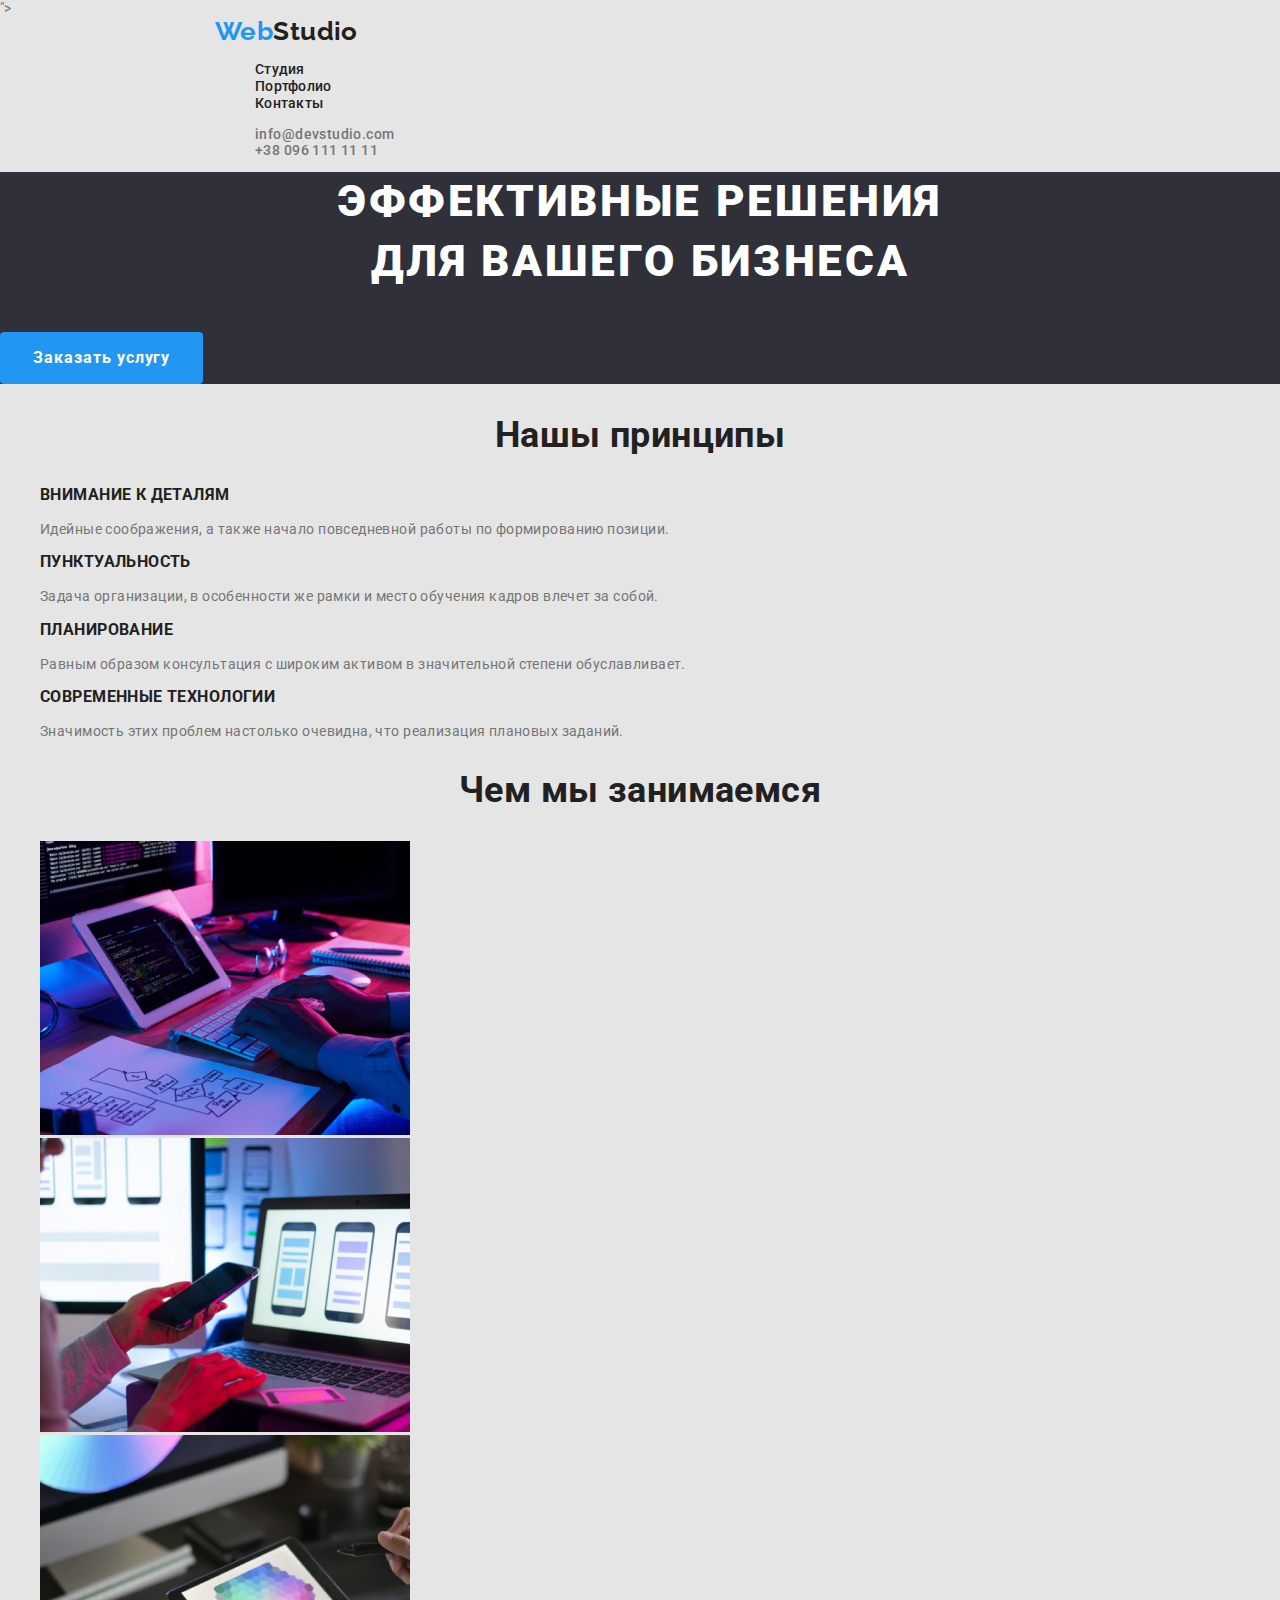
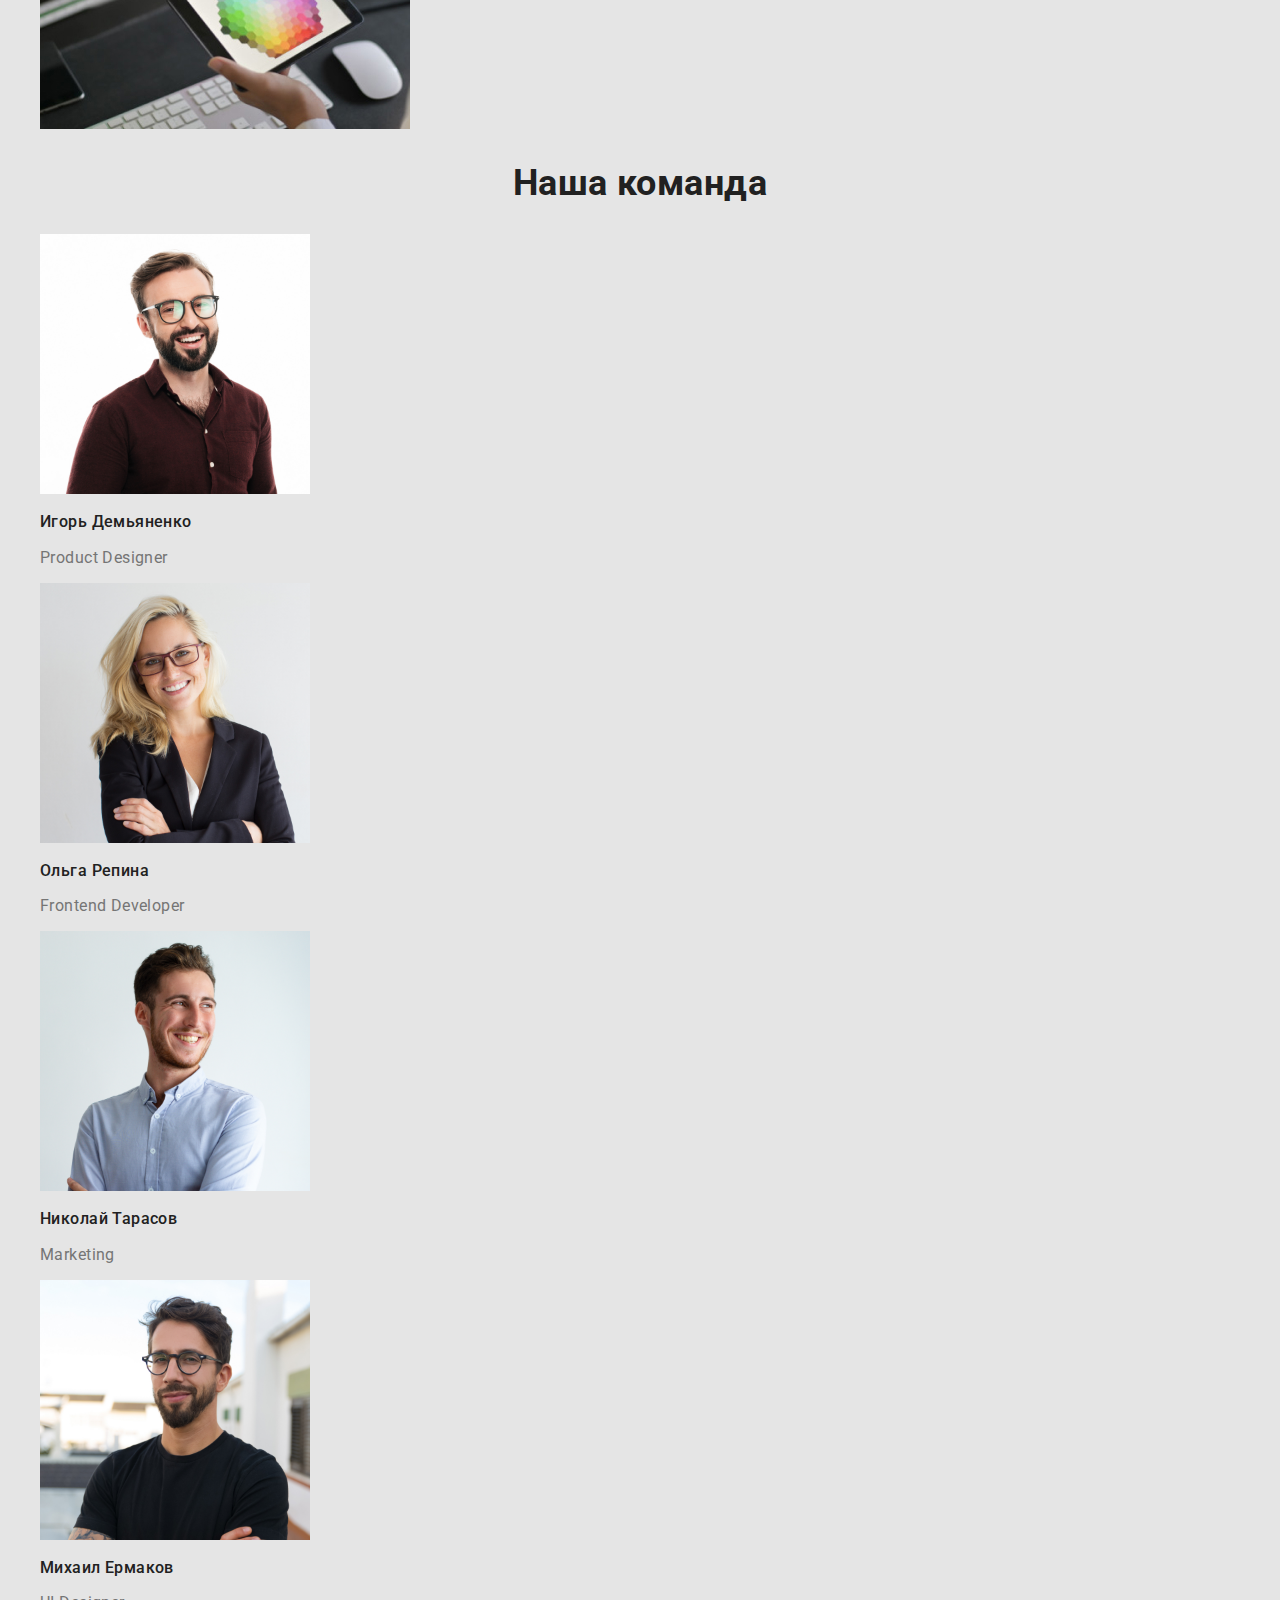
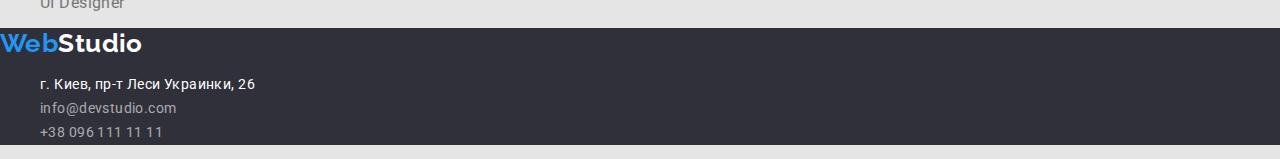
==== index.html @ 65c9f99c "start" ====
<!DOCTYPE html>
<html lang="en">
<head>
    <meta charset="UTF-8">
    <meta http-equiv="X-UA-Compatible" content="IE=edge">
    <meta name="viewport" content="width=device-width, initial-scale=1.0">
    <title>Document</title>
    <link href="https://fonts.googleapis.com/css2?family=Raleway:wght@700&family=Roboto:wght@400;500;700;900&display=swap"
        rel="stylesheet">">
    <link rel="stylesheet" href="https://cdnjs.cloudflare.com/ajax/libs/modern-normalize/1.1.0/modern-normalize.min.css">
    <link rel="stylesheet" href="./css/styles.css">
</head>
<body class="page">
    <div class="container">
    <header class="WebStudio"></header>
    <nav>
    <a href=""class="logo">Web<span class="logo-accent">Studio </span>  </a>

    <ul class="site-nav">
        <li><a href="" class="link">Студия</a></li>
        <li><a href="./portfolio.html" class="link">Портфолио</a></li>
        <li><a href="" class="link">Контакты</a></li>
    </ul>
    <ul class="auth-nav">
        <li ><a href="info@devstudio.com" class="links">info@devstudio.com</a></li>
        <li ><a href="tel+380961111111" class="links">+38 096 111 11 11</a></li>
    </ul>
    </nav>
    </div>
    <main>
    <section class="hero">
        <h1 class="hero-title">ЭФФЕКТИВНЫЕ РЕШЕНИЯ <br> ДЛЯ ВАШЕГО БИЗНЕСА</h1>
        <button class="button">Заказать услугу</button>
    </section>
    
    <section class="section">
        <h2 class="section-title">Нашы принципы </h2>
        <ul class="feature-list">
            <li>
                <h3 class="title">ВНИМАНИЕ К ДЕТАЛЯМ</h3>
                <p>Идейные соображения, а также начало повседневной работы по формированию позиции.</p>
            </li>
            <li>
                <h3 class="title">ПУНКТУАЛЬНОСТЬ</h3>
                <p>Задача организации, в особенности же рамки и место обучения кадров влечет за собой.</p>
            </li>
            <li>
                <h3 class="title">ПЛАНИРОВАНИЕ</h3>
                <p>Равным образом консультация с широким активом в значительной степени обуславливает.</p>
            </li>
            <li>
                <h3 class="title">СОВРЕМЕННЫЕ ТЕХНОЛОГИИ</h3>
                <p>Значимость этих проблем настолько очевидна, что реализация плановых заданий.</p>
            </li>
        </ul>
    </section>
    
    <section class="section">
        <h2 class="section-title">Чем мы занимаемся</h2>
        <ul>
            <li>
                <img src="./img/img.jpg" alt="верстка" width="370">
            </li>
            <li>
                <img src="./img/img1.jpg" alt="дизайн" width="370">
            </li>
            <li>
                <img src="./img/img2.jpg" alt="внешнее оформление " width="370">
            </li>
        </ul>
    </section>
    
    <section class="section">
        <h2 class="section-title">Наша команда</h2>
        <ul>
            <li>
                <img src="./img/img3.jpg" alt="фото сотрудника" width="270">
                <h3 class="section-staff">Игорь Демьяненко</h3>
                <p class="section-descriptions">Product Designer</p>
            </li>
            <li>
                <img src="./img/img4.jpg" alt="фото сотрудника" width="270">
                <h3 class="section-staff">Ольга Репина</h3>
                <p class="section-descriptions">Frontend Developer</p>
    
            </li>
            <li>
                <img src="./img/img5.jpg" alt="фото сотрудника" width="270">
                <h3 class="section-staff">Николай Тарасов</h3>
                <p class="section-descriptions">Marketing</p>
            </li>
            <li>
                <img src="./img/img6.jpg" alt="фото сотрудника" width="270">
                <h3 class="section-staff">Михаил Ермаков</h3>
                <p class="section-descriptions">UI Designer</p>
    
            </li>
        </ul>
    </section>
    </main>
    <footer class="adress">
        <a href="" class="logo">Web<span class="logo-style">Studio </span> </a>
        <address>
            <ul class="adress-nav">
                <li><a href="" class="adress-map">г. Киев, пр-т Леси Украинки, 26</a></li>
                <li><a href="" class="adress-info">info@devstudio.com</a></li>
                <li><a href="" class="adress-info">+38 096 111 11 11</a></li>
            </ul>
    
        </address>
    
    </footer>
    
    </body>
    
    </html>
---- css/styles.css ----
html {
    box-sizing: border-box;
}

*,
*::before,
*::after {
    box-sizing: inherit;
}


:root {
    --primary-text-color: #757575;
    --title-text-color: #212121;
    --text-color-secondary: #FFFFFF;
    --accent-color: #2196F3;
}

body {
    color: var(--primary-text-color);
    background-color: #E5E5E5;
    font-family: Roboto, sans-serif;
    letter-spacing: 0.03em;
    font-size: 14px;
}

.container {
    width: 1170px;
    padding-left: 215px;
    padding-right: 215px;
}

ul {
    list-style: none;
}

.logo {
    color: var(--accent-color);
    font-family: Raleway, sans-serif;
    font-size: 26px;
    line-height: 1.19;
    font-weight: 700;
    text-decoration: none;
}

.logo-accent {
    color: var(--title-text-color);
}

.logo:hover {
    color: var(--accent-color);
}

.logo-style {
    color: var(--text-color-secondary);
}

.site-nav .link {
    color: var(--title-text-color);
    font-weight: 500;
    line-height: 1.14;
    letter-spacing: 0.02em;
    text-decoration: none;
}

.site-nav .link:hover,
.site-nav .link:focus {
    color: var(--accent-color);
}

.auth-nav .links {
    color: var(--primary-text-color);
    font-weight: 500;
    text-decoration: none;
    margin-top: 0px;
    margin-bottom: 0px;
}

.auth-nav .links:hover,
.auth-nav .links:focus {
    color: var(--accent-color);
}

/* hero */
.hero-title {
    color: var(--text-color-secondary);
    font-size: Black;
    font-size: 44px;
    line-height: 1.36;
    font-weight: 900;
    text-align: Center;
    Letter-spacing: 0.06em;
    margin-top: 0px;
    margin-bottom: 40px;
    text-align: center;
}

.hero {
    background-color: #2F303A;
}

/* section */
.section-title {
    color: var(--title-text-color);
    font-weight: 700;
    font-size: 36px;
    line-height: 1.17;
    text-align: Center;
}

/* features */
.feature-list .title {
    color: var(--title-text-color);
    font-weight: 700;
    line-height: 1.14;
}


/* button */
.button {
    color: var(--text-color-secondary);
    background-color: #2196F3;
    font-weight: 700;
    font-size: 16px;
    line-height: 1.88;
    letter-spacing: 0.06em;
    text-decoration: none;
    border-radius: 4px;
    padding: 10px 32px;
    min-width: 200px;
    display: inline-block;
    text-align: center;
    border: 1px solid transparent;
}


.site-nav .link :current {
    color: var(--accent-color);
}

.section-staff {
    color: var(--title-text-color);
    font-weight: 500;
    font-size: 16px;
    line-height: 1, 19;
}

.section-descriptions {
    color: var(--primary-text-color);
    font-size: 16px;
    line-height: 1.19;
}

.adress {
    background-color: #2F303A;
}

.adress-map {
    color: var(--text-color-secondary);
    line-height: 1.71;
    text-decoration: none;
    font-style: normal;
}

.adress-info {
    color: rgba(255, 255, 255, 0.6);
    line-height: 1.71;
    text-decoration: none;
    font-style: normal;
}

.adress-nav .adress-map:hover,
.adress-nav .adress-map:focus {
    color: var(--accent-color);
}

.adress-nav .adress-info:hover,
.adress-nav .adress-info:focus {
    color: var(--text-color-secondary);
    background-color: var(--accent-color);
}

.adress-nav {
    text-decoration: none;
}

/* portfolio */
.button-style {
    font-family: roboto;
    font-size: 16px;
    line-height: 1.63;
    font-weight: 500;
    background-color: #F5F4FA;
    border-radius: 4px;
    padding: 6px 22px;
    min-width: 73px;
    display: inline-block;
    text-align: center;
    border: 1px solid transparent;
}


.button-nav .button-style:hover,
.button-nav .button-style:focus {
    color: var(--text-color-secondary);
    background-color: var(--accent-color);
}

.portfolio {
    text-decoration: none;
}

.name {
    color: var(--title-text-color);
    font-weight: 500;
    font-size: 18px;
    line-height: 2;
    letter-spacing: 0.06em;
}

.work {
    color: #757575;
    font-size: 16px;
    line-height: 1.88;
}


/* цвет основного текста #212121 */
/* вторичный цвет #757575 */
/* голубой #2196F3 */
/* белый #FFFFFF */
/* вторичный цвет фона #2F303A */
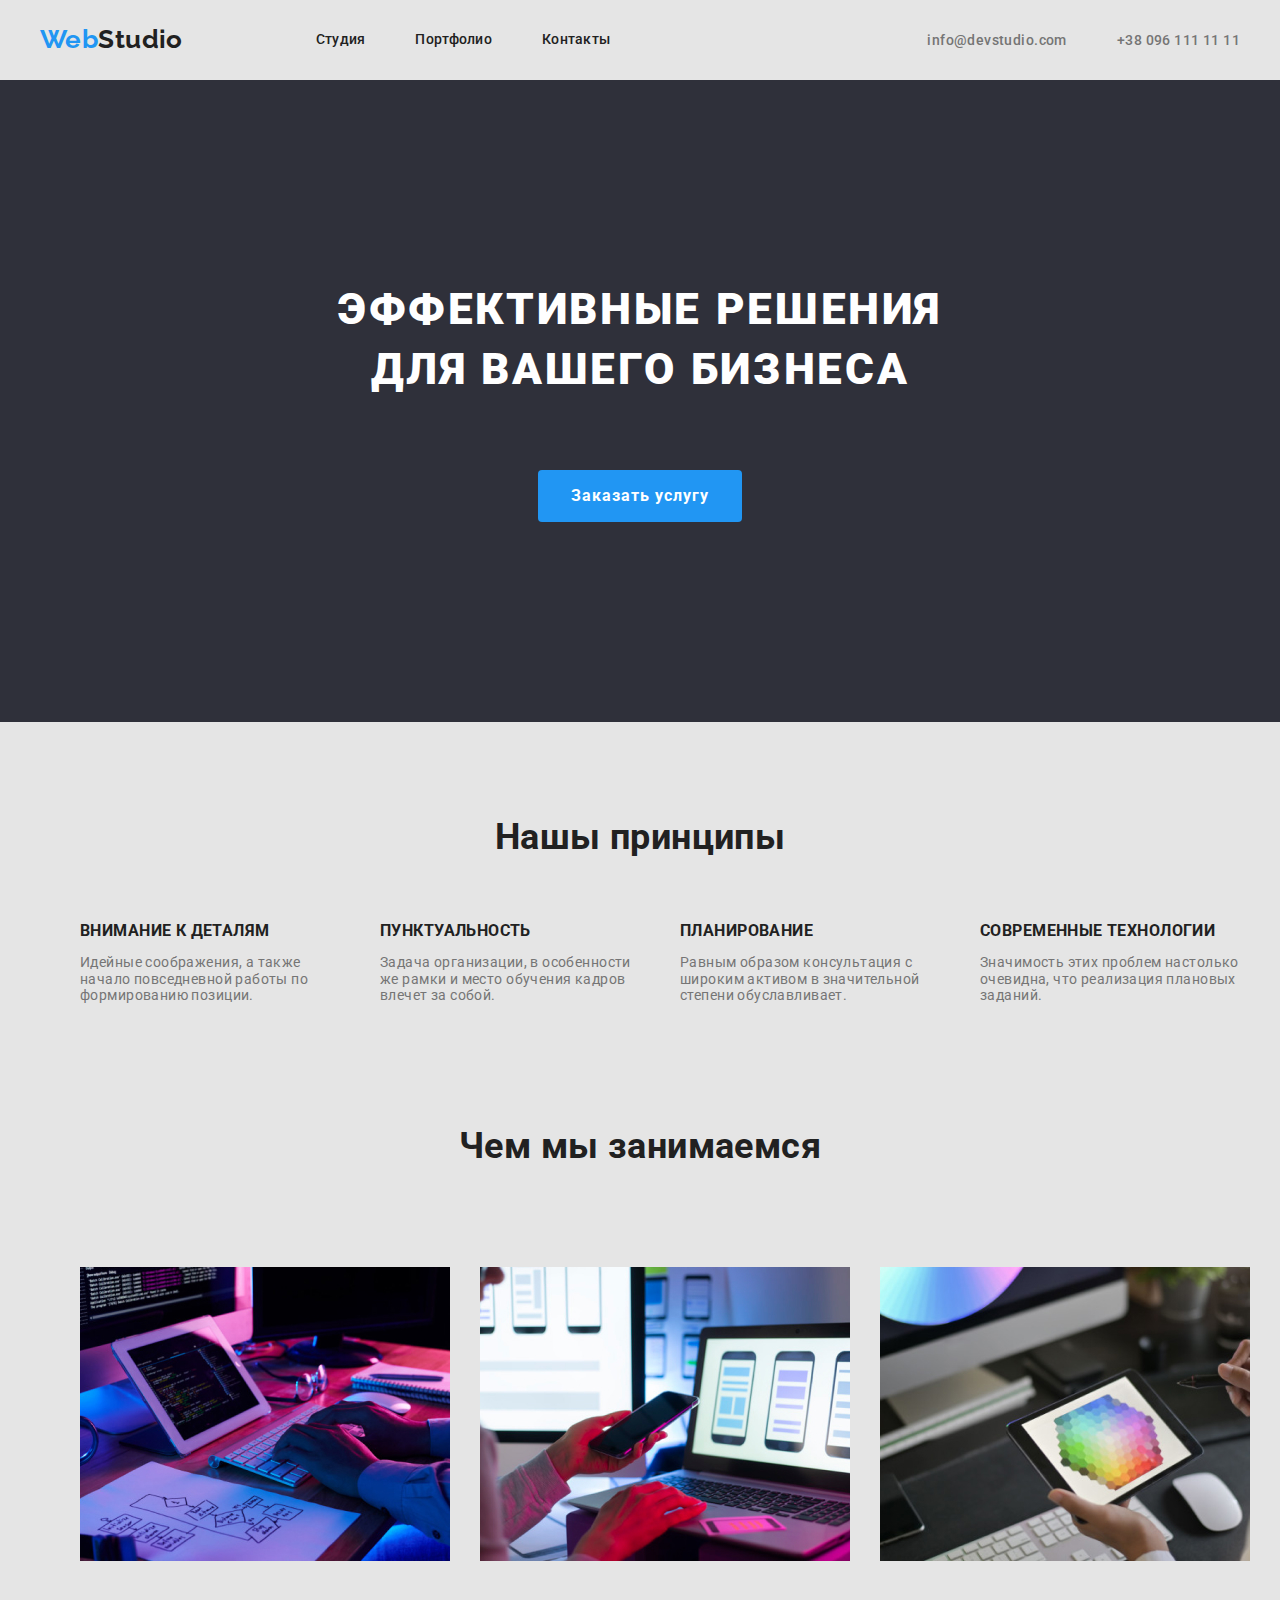
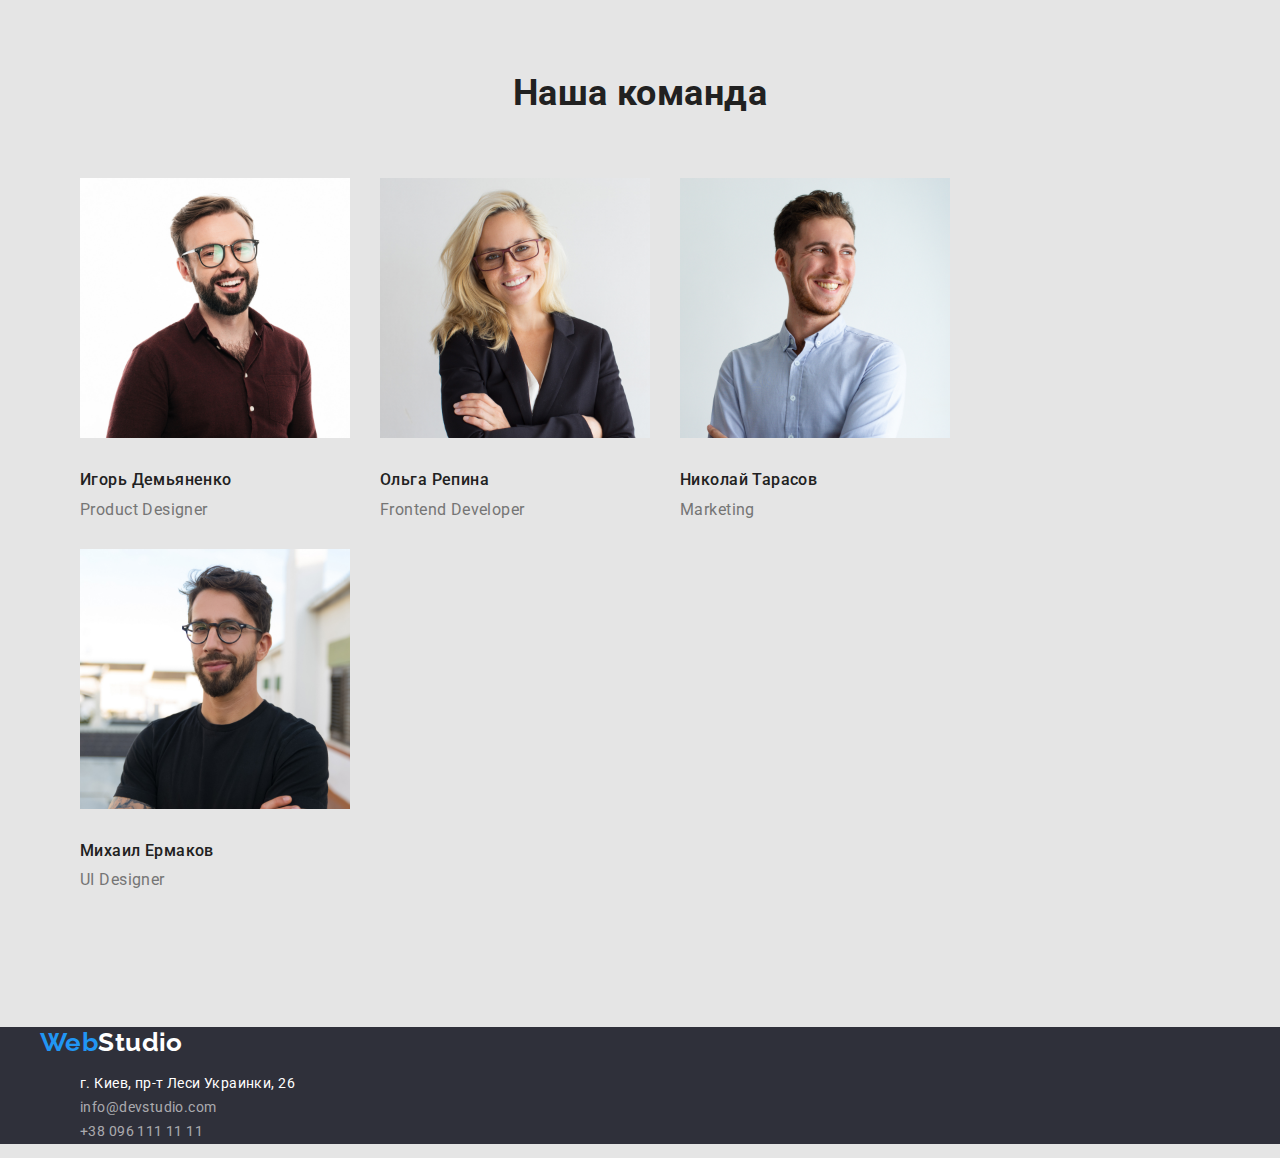
==== commit 0944d314: "changes1" ====
--- a/index.html
+++ b/index.html
@@ -6,27 +6,28 @@
     <meta name="viewport" content="width=device-width, initial-scale=1.0">
     <title>Document</title>
     <link href="https://fonts.googleapis.com/css2?family=Raleway:wght@700&family=Roboto:wght@400;500;700;900&display=swap"
-        rel="stylesheet">">
+        rel="stylesheet">
     <link rel="stylesheet" href="https://cdnjs.cloudflare.com/ajax/libs/modern-normalize/1.1.0/modern-normalize.min.css">
     <link rel="stylesheet" href="./css/styles.css">
 </head>
 <body class="page">
     <div class="container">
     <header class="WebStudio"></header>
-    <nav>
+    <nav class="main-nav">
     <a href=""class="logo">Web<span class="logo-accent">Studio </span>  </a>
 
     <ul class="site-nav">
-        <li><a href="" class="link">Студия</a></li>
-        <li><a href="./portfolio.html" class="link">Портфолио</a></li>
-        <li><a href="" class="link">Контакты</a></li>
+        <li class="items"><a href="" class="link">Студия</a></li>
+        <li class="items"><a href="./portfolio.html" class="link">Портфолио</a></li>
+        <li class="items"><a href="" class="link">Контакты</a></li>
     </ul>
     <ul class="auth-nav">
-        <li ><a href="info@devstudio.com" class="links">info@devstudio.com</a></li>
-        <li ><a href="tel+380961111111" class="links">+38 096 111 11 11</a></li>
+        <li class="items"><a href="info@devstudio.com" class="links">info@devstudio.com</a></li>
+        <li class="items"><a href="tel+380961111111" class="links">+38 096 111 11 11</a></li>
     </ul>
     </nav>
     </div>
+
     <main>
     <section class="hero">
         <h1 class="hero-title">ЭФФЕКТИВНЫЕ РЕШЕНИЯ <br> ДЛЯ ВАШЕГО БИЗНЕСА</h1>
@@ -34,71 +35,96 @@
     </section>
     
     <section class="section">
+        <div class="container">
         <h2 class="section-title">Нашы принципы </h2>
+        <div class="flex-container">
         <ul class="feature-list">
             <li>
+                <div class="flex-element">
                 <h3 class="title">ВНИМАНИЕ К ДЕТАЛЯМ</h3>
-                <p>Идейные соображения, а также начало повседневной работы по формированию позиции.</p>
+                <p class="title-list">Идейные соображения, а также начало повседневной работы по формированию позиции.</p>
+                </div>
             </li>
             <li>
+                <div class="flex-element">
                 <h3 class="title">ПУНКТУАЛЬНОСТЬ</h3>
-                <p>Задача организации, в особенности же рамки и место обучения кадров влечет за собой.</p>
+                <p class="title-list">Задача организации, в особенности же рамки и место обучения кадров влечет за собой.</p>
+                </div>
             </li>
             <li>
+                <div class="flex-element">
                 <h3 class="title">ПЛАНИРОВАНИЕ</h3>
-                <p>Равным образом консультация с широким активом в значительной степени обуславливает.</p>
+                <p class="title-list">Равным образом консультация с широким активом в значительной степени обуславливает.</p>
+                </div>
             </li>
             <li>
+                <div class="flex-element">
                 <h3 class="title">СОВРЕМЕННЫЕ ТЕХНОЛОГИИ</h3>
-                <p>Значимость этих проблем настолько очевидна, что реализация плановых заданий.</p>
+                <p class="title-list">Значимость этих проблем настолько очевидна, что реализация плановых заданий.</p>
+                </div>
             </li>
         </ul>
+        </div>
+        </div>
+    </section>
+    
+    <section class="section no-padding">
+        <div class="container">
+        <h2 class="section-title">Чем мы занимаемся</h2>
+        <ul class="work-list">
+            <li class="item">
+                <img src="./img/img.jpg" alt="верстка" width="370">
+            </li>
+            <li class="item">
+                <img src="./img/img1.jpg" alt="дизайн" width="370">
+            </li>
+            <li class="item">
+                <img src="./img/img2.jpg" alt="внешнее оформление " width="370">
+            </li>
+        </ul>
+        </div>
     </section>
     
     <section class="section">
-        <h2 class="section-title">Чем мы занимаемся</h2>
-        <ul>
+        <div class="container">
+        <h2 class="section-title">Наша команда</h2>
+        <div class="flex-container">
+        <ul class="flex-container">
             <li>
-                <img src="./img/img.jpg" alt="верстка" width="370">
-            </li>
-            <li>
-                <img src="./img/img1.jpg" alt="дизайн" width="370">
-            </li>
-            <li>
-                <img src="./img/img2.jpg" alt="внешнее оформление " width="370">
-            </li>
-        </ul>
-    </section>
-    
-    <section class="section">
-        <h2 class="section-title">Наша команда</h2>
-        <ul>
-            <li>
+                <div class="flex-element">
                 <img src="./img/img3.jpg" alt="фото сотрудника" width="270">
                 <h3 class="section-staff">Игорь Демьяненко</h3>
                 <p class="section-descriptions">Product Designer</p>
+                </div>
             </li>
             <li>
+                <div class="flex-element">
                 <img src="./img/img4.jpg" alt="фото сотрудника" width="270">
                 <h3 class="section-staff">Ольга Репина</h3>
                 <p class="section-descriptions">Frontend Developer</p>
-    
+            </div>
             </li>
             <li>
+                <div class="flex-element">
                 <img src="./img/img5.jpg" alt="фото сотрудника" width="270">
                 <h3 class="section-staff">Николай Тарасов</h3>
                 <p class="section-descriptions">Marketing</p>
+                </div>
             </li>
             <li>
+                <div class="flex-element">
                 <img src="./img/img6.jpg" alt="фото сотрудника" width="270">
                 <h3 class="section-staff">Михаил Ермаков</h3>
                 <p class="section-descriptions">UI Designer</p>
-    
+                </div>
             </li>
         </ul>
+        </div>
+        </div>
     </section>
     </main>
     <footer class="adress">
+        <div class="container">
         <a href="" class="logo">Web<span class="logo-style">Studio </span> </a>
         <address>
             <ul class="adress-nav">
@@ -108,7 +134,7 @@
             </ul>
     
         </address>
-    
+    </div>
     </footer>
     
     </body>
--- a/css/styles.css
+++ b/css/styles.css
@@ -7,7 +7,6 @@
 *::after {
     box-sizing: inherit;
 }
-
 
 :root {
     --primary-text-color: #757575;
@@ -25,13 +24,22 @@
 }
 
 .container {
-    width: 1170px;
-    padding-left: 215px;
-    padding-right: 215px;
-}
+    margin-left: auto;
+    margin-right: auto;
+    width: 1230px;
+    padding-left: 15px;
+    padding-right: 15px;
+}
+
+
 
 ul {
     list-style: none;
+}
+
+.main-nav {
+    display: flex;
+    align-items: center;
 }
 
 .logo {
@@ -41,6 +49,9 @@
     line-height: 1.19;
     font-weight: 700;
     text-decoration: none;
+    margin-top: 24px;
+    margin-bottom: 25px;
+    
 }
 
 .logo-accent {
@@ -53,6 +64,11 @@
 
 .logo-style {
     color: var(--text-color-secondary);
+}
+
+.site-nav {
+    display: flex;
+    margin-left: 93px;
 }
 
 .site-nav .link {
@@ -63,9 +79,23 @@
     text-decoration: none;
 }
 
+.site-nav .items:not(:last-child){
+    margin-right: 50px;
+}
+
+
 .site-nav .link:hover,
 .site-nav .link:focus {
     color: var(--accent-color);
+}
+
+.auth-nav {
+    display: flex;
+    margin-left: auto;
+}
+
+.auth-nav .items+.items {
+    margin-left: 50px;
 }
 
 .auth-nav .links {
@@ -92,11 +122,13 @@
     Letter-spacing: 0.06em;
     margin-top: 0px;
     margin-bottom: 40px;
-    text-align: center;
+    padding-top: 200px;
+    padding-bottom: 30px;
 }
 
 .hero {
     background-color: #2F303A;
+    text-align: center;
 }
 
 /* section */
@@ -105,16 +137,32 @@
     font-weight: 700;
     font-size: 36px;
     line-height: 1.17;
-    text-align: Center;
-}
-
+    text-align: center;
+    margin-top: 0;
+    margin-bottom: 50px;
+}
+
+.section{
+    padding-top: 94px;
+    padding-bottom: 94px;
+}
+
+.section.no-padding {
+    padding-top: 0px;
+    padding-bottom: 0px;
+}
 /* features */
 .feature-list .title {
     color: var(--title-text-color);
     font-weight: 700;
     line-height: 1.14;
-}
-
+    margin-top: 0px;
+    margin-bottom: 10px;
+}
+
+.feature-list {
+    display: flex;
+}
 
 /* button */
 .button {
@@ -131,8 +179,21 @@
     display: inline-block;
     text-align: center;
     border: 1px solid transparent;
-}
-
+    margin-bottom: 200px;
+}
+
+.work-list> .item {
+    padding-top: 50px;
+    padding-bottom: 0px;
+}
+
+.work-list{
+    display: flex;
+}
+
+.work-list .item+.item {
+    margin-left: 30px;
+}
 
 .site-nav .link :current {
     color: var(--accent-color);
@@ -143,12 +204,16 @@
     font-weight: 500;
     font-size: 16px;
     line-height: 1, 19;
+    margin-top: 30px;
+    margin-bottom: 10px;
 }
 
 .section-descriptions {
     color: var(--primary-text-color);
     font-size: 16px;
     line-height: 1.19;
+    margin-top: 0px;
+    margin-bottom: 30px;
 }
 
 .adress {
@@ -160,6 +225,8 @@
     line-height: 1.71;
     text-decoration: none;
     font-style: normal;
+    margin-top: 0px;
+    margin-bottom: 9px;
 }
 
 .adress-info {
@@ -167,6 +234,8 @@
     line-height: 1.71;
     text-decoration: none;
     font-style: normal;
+    margin-top: 0px;
+    margin-bottom: 9px;
 }
 
 .adress-nav .adress-map:hover,
@@ -185,6 +254,39 @@
 }
 
 /* portfolio */
+
+.flex-container {
+    display: flex;
+    flex-wrap: wrap;
+    
+}
+
+.flex-elements {
+    width:calc(100%/3+60px);
+    margin-right: 30px;
+}
+
+.flex-elements:nth-child(3n) {
+    margin-right: 0px;
+}
+
+.flex-elements:nth-child(4n):nth-last-child(-n+3) {
+    margin-bottom: 0px;
+}
+
+.flex-element {
+    width: 270px;
+    margin-right: 30px;
+}
+
+.flex-element:nth-child(4n) {
+    margin-right: 0px;
+}
+
+.flex-element:nth-last-child(-n+4) {
+    margin-bottom: 0px;
+}
+
 .button-style {
     font-family: roboto;
     font-size: 16px;
@@ -199,6 +301,13 @@
     border: 1px solid transparent;
 }
 
+.button-nav{
+    display: flex;
+}
+
+.button-nav .buttons+.buttons {
+    margin-left: 8px;
+}
 
 .button-nav .button-style:hover,
 .button-nav .button-style:focus {
@@ -216,12 +325,16 @@
     font-size: 18px;
     line-height: 2;
     letter-spacing: 0.06em;
+    margin-top: 0px;
+    margin-bottom: 4px;
 }
 
 .work {
     color: #757575;
     font-size: 16px;
     line-height: 1.88;
+    margin-top: 0px;
+    margin-bottom: 0px;
 }
 
 
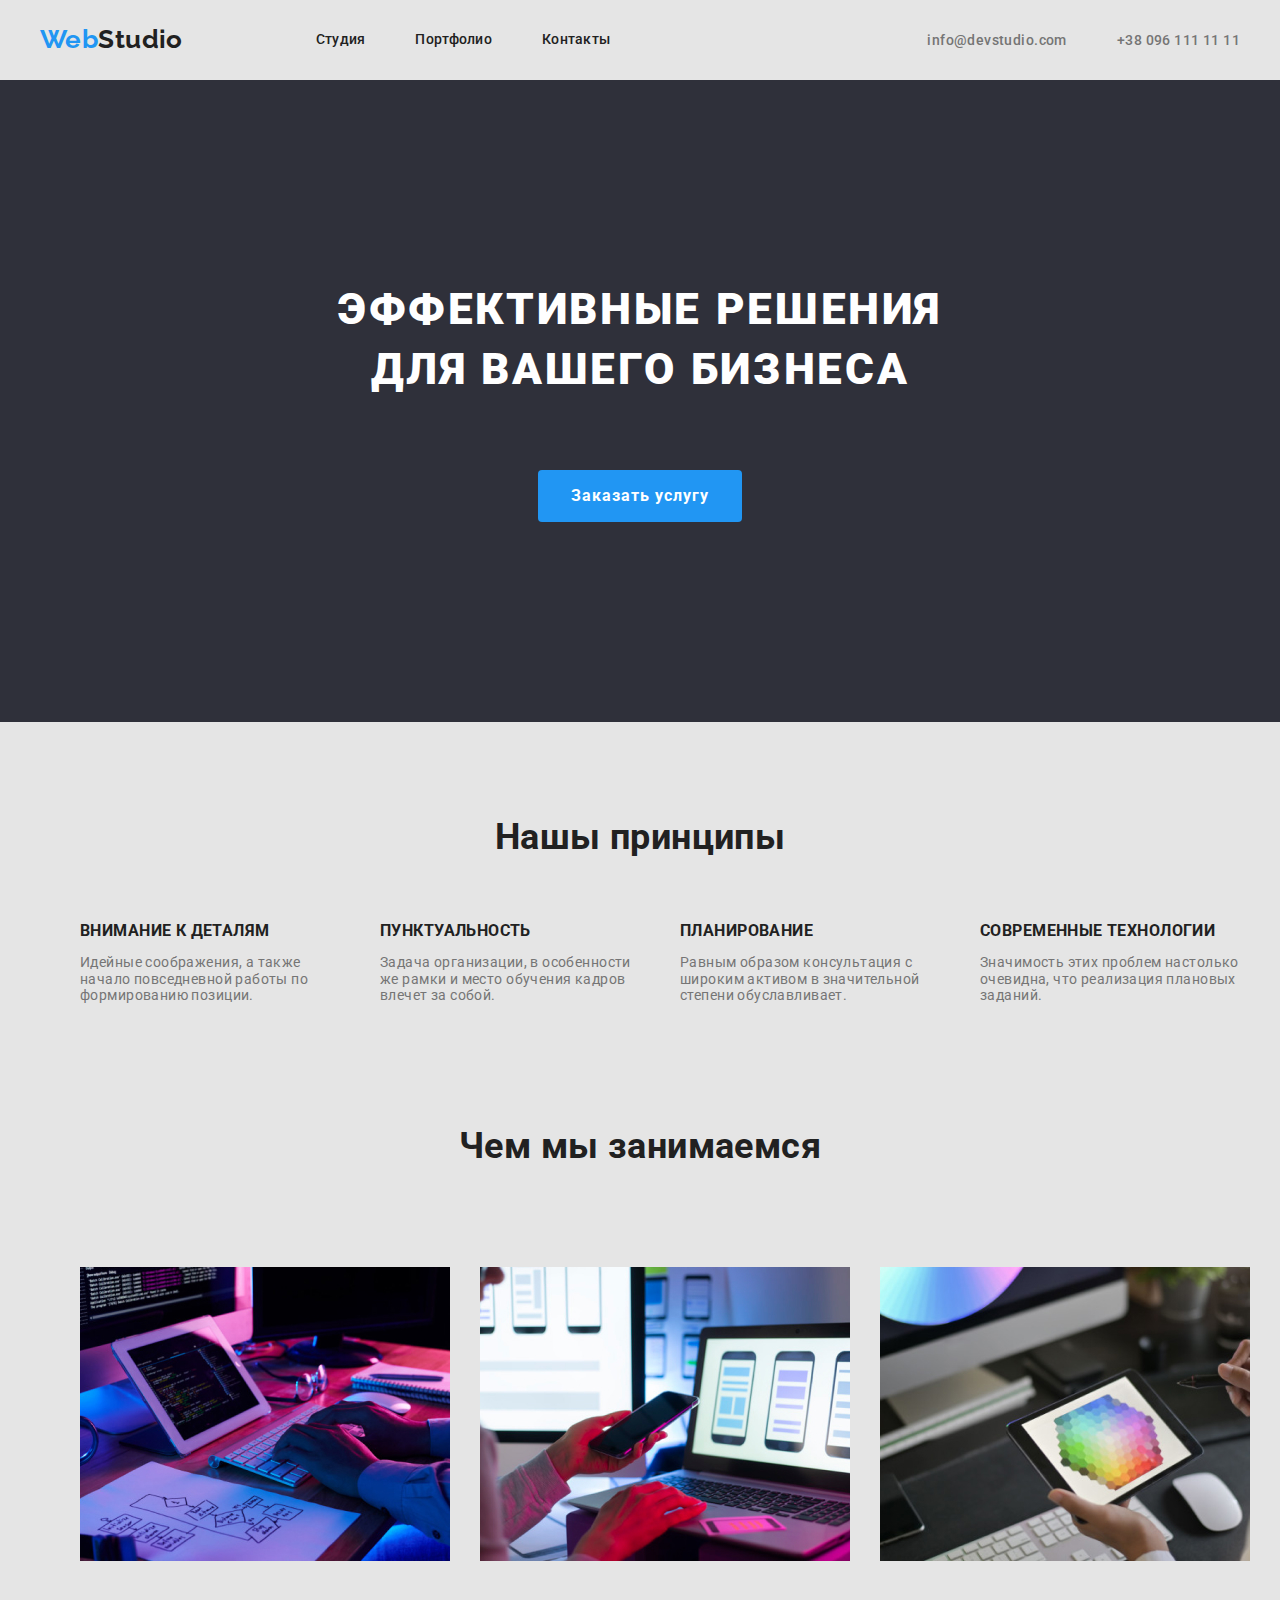
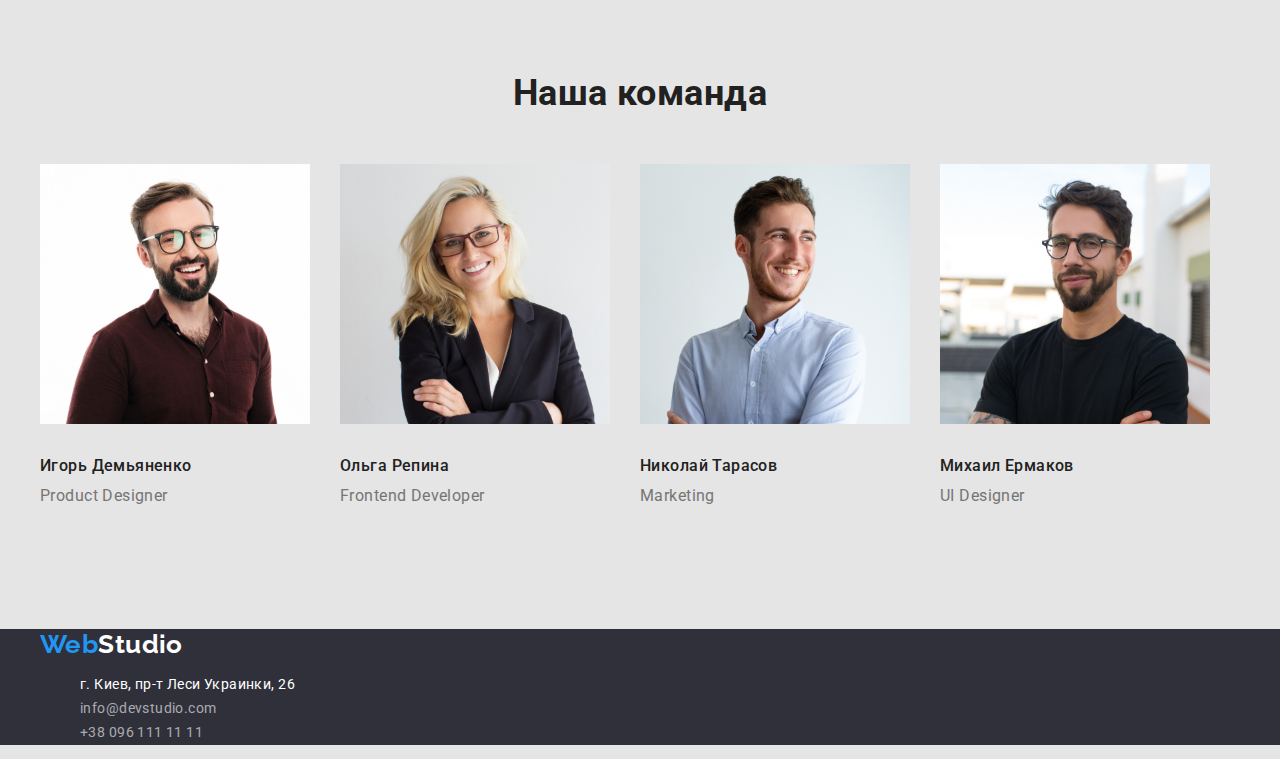
==== commit 54b7016e: "check" ====
--- a/index.html
+++ b/index.html
@@ -45,6 +45,7 @@
                 <p class="title-list">Идейные соображения, а также начало повседневной работы по формированию позиции.</p>
                 </div>
             </li>
+            
             <li>
                 <div class="flex-element">
                 <h3 class="title">ПУНКТУАЛЬНОСТЬ</h3>
--- a/css/styles.css
+++ b/css/styles.css
@@ -258,7 +258,8 @@
 .flex-container {
     display: flex;
     flex-wrap: wrap;
-    
+    margin: 0px;
+    padding: 0px;
 }
 
 .flex-elements {
@@ -270,7 +271,7 @@
     margin-right: 0px;
 }
 
-.flex-elements:nth-child(4n):nth-last-child(-n+3) {
+.flex-elements:nth-child(3n):nth-last-child(-n+3) {
     margin-bottom: 0px;
 }
 
@@ -303,6 +304,7 @@
 
 .button-nav{
     display: flex;
+    justify-content: center;
 }
 
 .button-nav .buttons+.buttons {
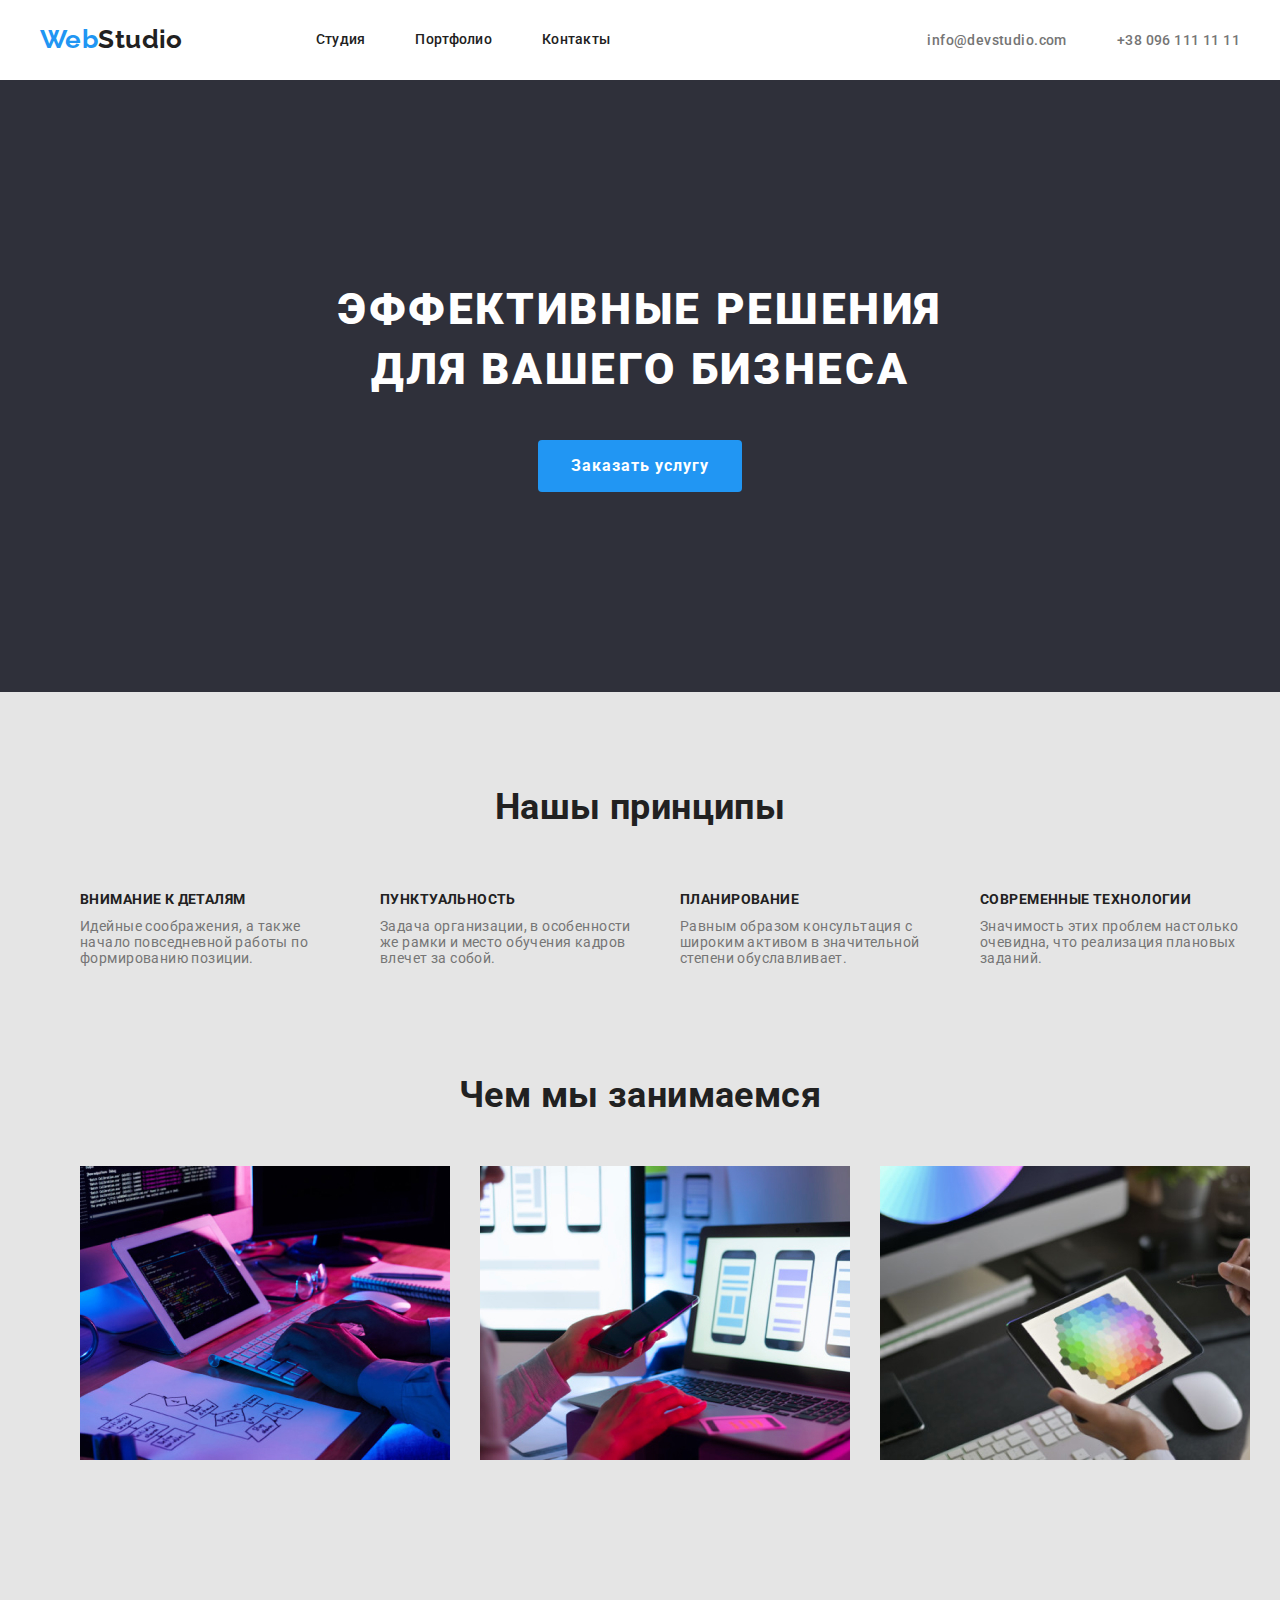
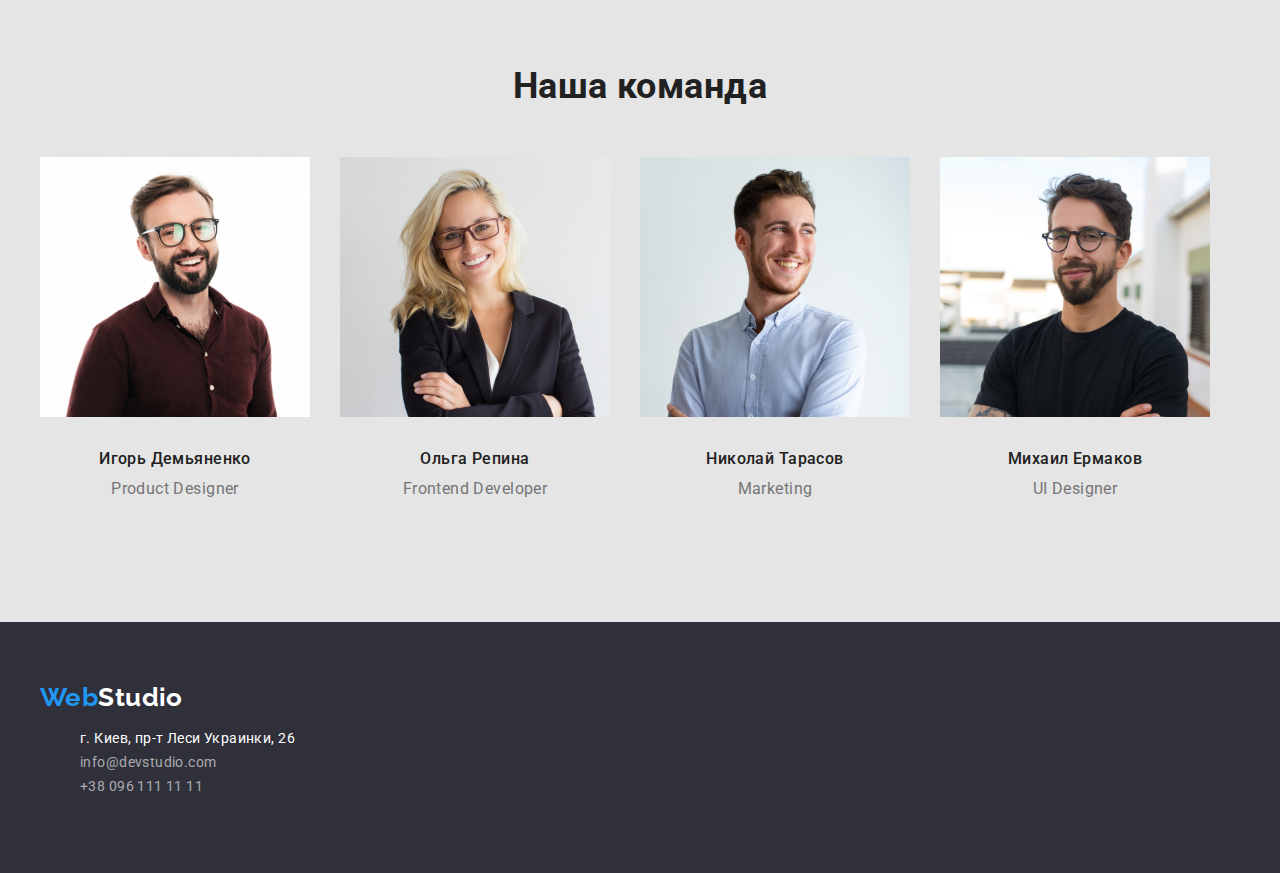
==== commit 97c23182: "changes2" ====
--- a/index.html
+++ b/index.html
@@ -11,6 +11,7 @@
     <link rel="stylesheet" href="./css/styles.css">
 </head>
 <body class="page">
+    <div class="nav">
     <div class="container">
     <header class="WebStudio"></header>
     <nav class="main-nav">
@@ -26,6 +27,7 @@
         <li class="items"><a href="tel+380961111111" class="links">+38 096 111 11 11</a></li>
     </ul>
     </nav>
+    </div>
     </div>
 
     <main>
--- a/css/styles.css
+++ b/css/styles.css
@@ -42,6 +42,10 @@
     align-items: center;
 }
 
+.nav {
+    background-color: #FFFFFF;
+}
+
 .logo {
     color: var(--accent-color);
     font-family: Raleway, sans-serif;
@@ -122,11 +126,11 @@
     Letter-spacing: 0.06em;
     margin-top: 0px;
     margin-bottom: 40px;
+
+}
+
+.hero {
     padding-top: 200px;
-    padding-bottom: 30px;
-}
-
-.hero {
     background-color: #2F303A;
     text-align: center;
 }
@@ -140,6 +144,7 @@
     text-align: center;
     margin-top: 0;
     margin-bottom: 50px;
+
 }
 
 .section{
@@ -149,11 +154,12 @@
 
 .section.no-padding {
     padding-top: 0px;
-    padding-bottom: 0px;
+    padding-bottom: 94px;
 }
 /* features */
 .feature-list .title {
     color: var(--title-text-color);
+    font-size: 14px;
     font-weight: 700;
     line-height: 1.14;
     margin-top: 0px;
@@ -162,6 +168,11 @@
 
 .feature-list {
     display: flex;
+}
+
+.title-list{
+    margin: 0pc;
+    padding: 0px;
 }
 
 /* button */
@@ -183,8 +194,7 @@
 }
 
 .work-list> .item {
-    padding-top: 50px;
-    padding-bottom: 0px;
+    padding: 0px;
 }
 
 .work-list{
@@ -206,18 +216,22 @@
     line-height: 1, 19;
     margin-top: 30px;
     margin-bottom: 10px;
+    text-align: center;
 }
 
 .section-descriptions {
     color: var(--primary-text-color);
     font-size: 16px;
     line-height: 1.19;
-    margin-top: 0px;
-    margin-bottom: 30px;
+    margin: 0px;
+    padding-bottom: 30px;
+    text-align: center;
 }
 
 .adress {
     background-color: #2F303A;
+    padding-top: 60px;
+    padding-bottom: 60px;
 }
 
 .adress-map {
@@ -225,7 +239,7 @@
     line-height: 1.71;
     text-decoration: none;
     font-style: normal;
-    margin-top: 0px;
+    margin-top: 20px;
     margin-bottom: 9px;
 }
 
@@ -305,6 +319,14 @@
 .button-nav{
     display: flex;
     justify-content: center;
+    margin-top: 100px;
+    margin-bottom: 50px;
+    padding: 0px;
+}
+
+.button-item {
+    padding: 0px;
+    margin: 0px;
 }
 
 .button-nav .buttons+.buttons {
@@ -319,6 +341,11 @@
 
 .portfolio {
     text-decoration: none;
+}
+
+.portfolio-item {
+    margin: 0px;
+    padding: 0px;
 }
 
 .name {
@@ -327,7 +354,7 @@
     font-size: 18px;
     line-height: 2;
     letter-spacing: 0.06em;
-    margin-top: 0px;
+    margin-top: 20px;
     margin-bottom: 4px;
 }
 
@@ -335,8 +362,9 @@
     color: #757575;
     font-size: 16px;
     line-height: 1.88;
-    margin-top: 0px;
-    margin-bottom: 0px;
+    padding-bottom: 20px;
+    margin-top: 0px;
+    margin-bottom: 30px;
 }
 
 
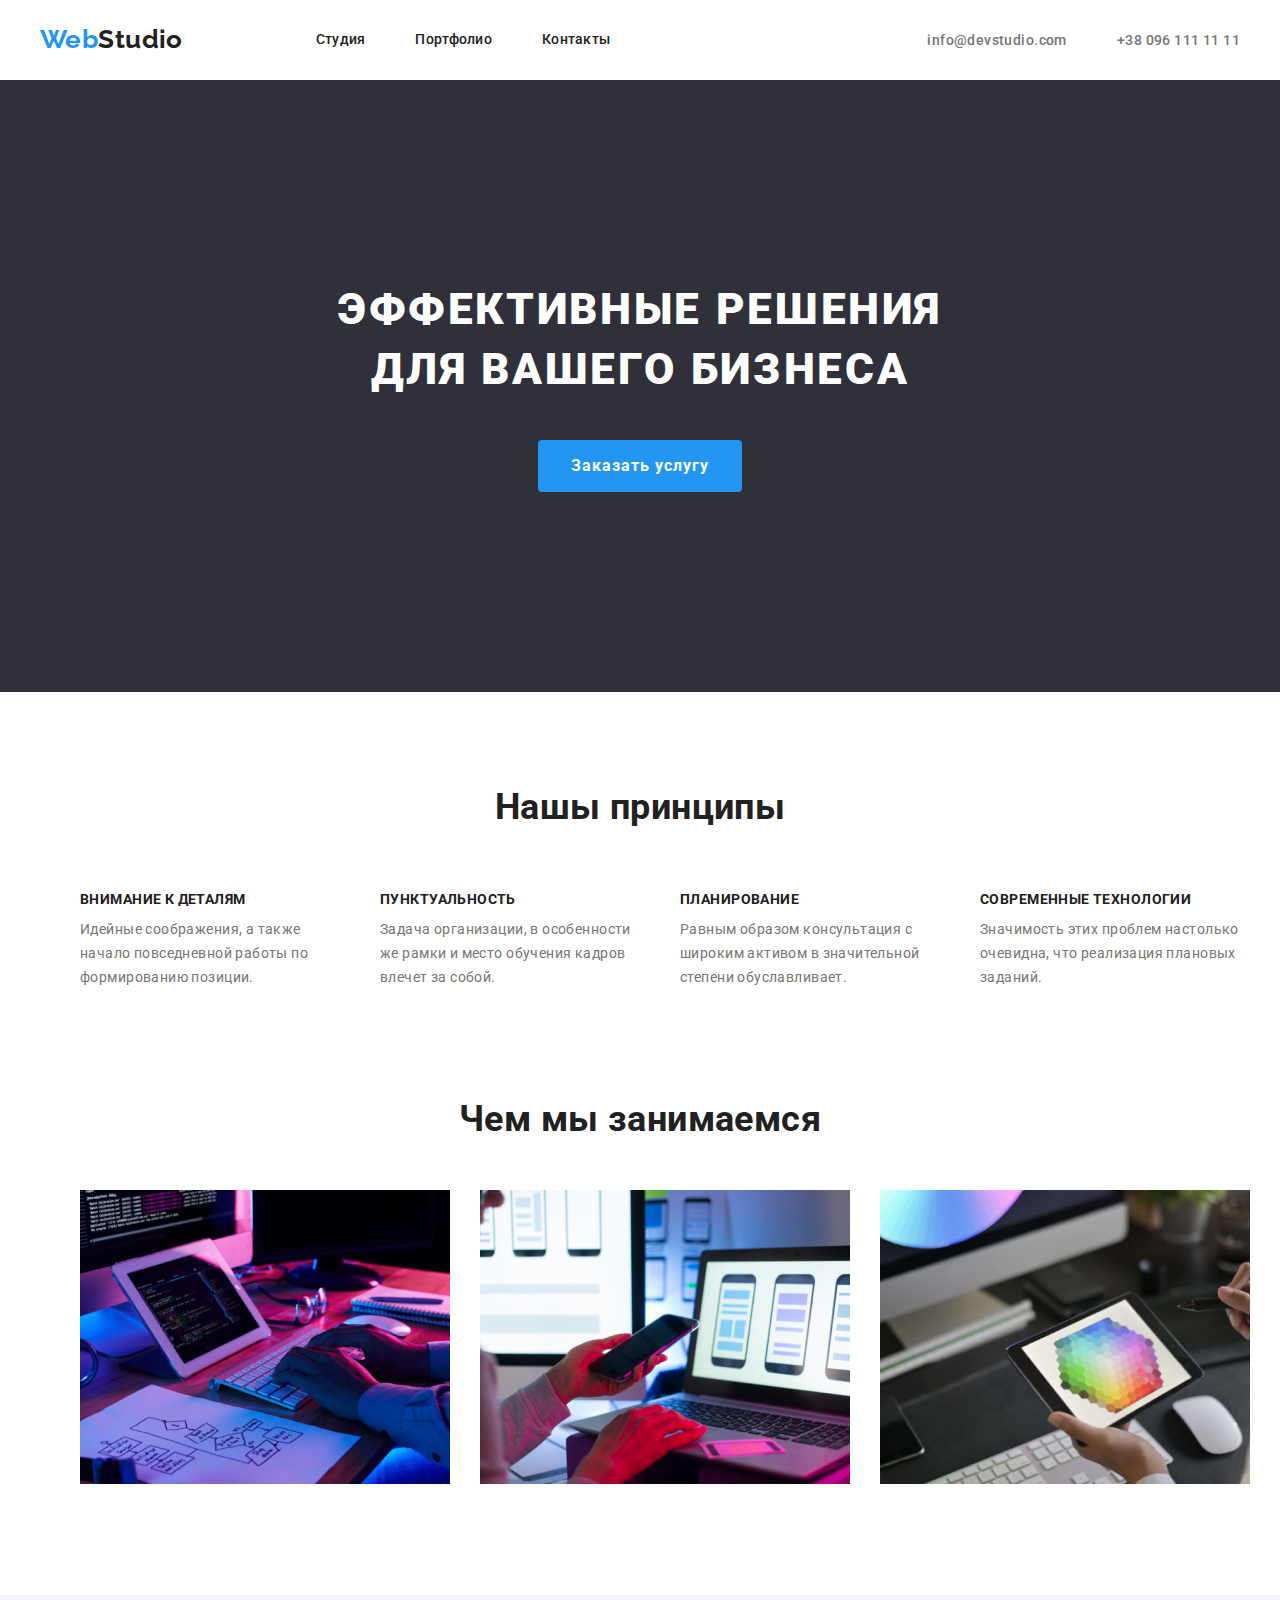
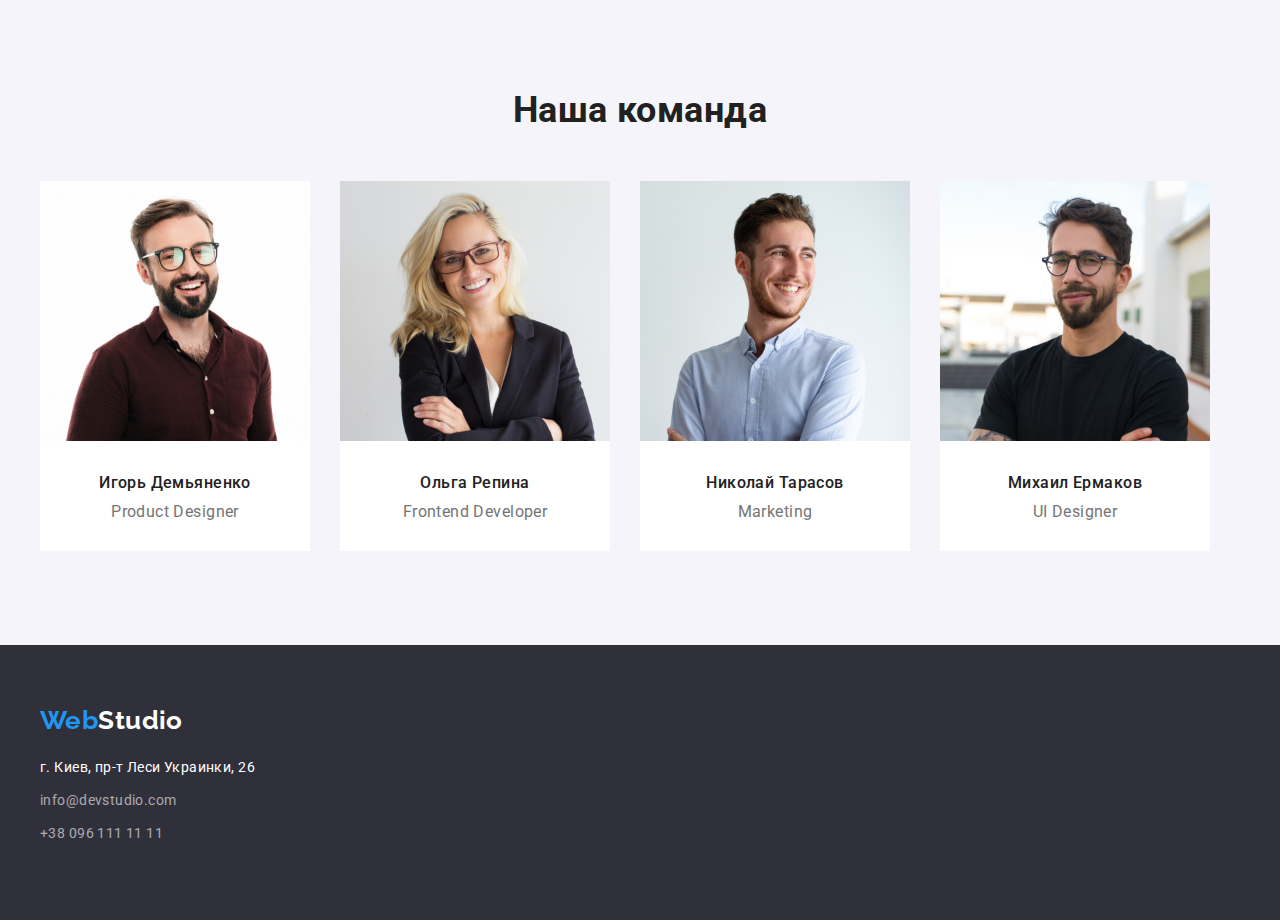
==== commit c4a0e433: "design" ====
--- a/index.html
+++ b/index.html
@@ -88,33 +88,36 @@
         </div>
     </section>
     
-    <section class="section">
+    <section class="section master">
         <div class="container">
         <h2 class="section-title">Наша команда</h2>
         <div class="flex-container">
         <ul class="flex-container">
-            <li>
+            <li class="person-item">
                 <div class="flex-element">
                 <img src="./img/img3.jpg" alt="фото сотрудника" width="270">
                 <h3 class="section-staff">Игорь Демьяненко</h3>
                 <p class="section-descriptions">Product Designer</p>
                 </div>
             </li>
-            <li>
+
+            <li class="person-item">
                 <div class="flex-element">
                 <img src="./img/img4.jpg" alt="фото сотрудника" width="270">
                 <h3 class="section-staff">Ольга Репина</h3>
                 <p class="section-descriptions">Frontend Developer</p>
             </div>
             </li>
-            <li>
+
+            <li class="person-item">
                 <div class="flex-element">
                 <img src="./img/img5.jpg" alt="фото сотрудника" width="270">
                 <h3 class="section-staff">Николай Тарасов</h3>
                 <p class="section-descriptions">Marketing</p>
                 </div>
             </li>
-            <li>
+
+            <li class="person-item">
                 <div class="flex-element">
                 <img src="./img/img6.jpg" alt="фото сотрудника" width="270">
                 <h3 class="section-staff">Михаил Ермаков</h3>
@@ -131,9 +134,16 @@
         <a href="" class="logo">Web<span class="logo-style">Studio </span> </a>
         <address>
             <ul class="adress-nav">
-                <li><a href="" class="adress-map">г. Киев, пр-т Леси Украинки, 26</a></li>
-                <li><a href="" class="adress-info">info@devstudio.com</a></li>
-                <li><a href="" class="adress-info">+38 096 111 11 11</a></li>
+                <li class="adress-item">
+                    <a href="" class="adress-map">г. Киев, пр-т Леси Украинки, 26</a>
+                </li>
+
+                <li class="adress-items">
+                    <a href="" class="adress-info">info@devstudio.com</a>
+                </li>
+                <li>
+                    <a href="" class="adress-info">+38 096 111 11 11</a>
+                </li>
             </ul>
     
         </address>
--- a/css/styles.css
+++ b/css/styles.css
@@ -17,10 +17,11 @@
 
 body {
     color: var(--primary-text-color);
-    background-color: #E5E5E5;
+    background-color: #FFFFFF;
     font-family: Roboto, sans-serif;
     letter-spacing: 0.03em;
     font-size: 14px;
+    
 }
 
 .container {
@@ -126,11 +127,11 @@
     Letter-spacing: 0.06em;
     margin-top: 0px;
     margin-bottom: 40px;
+    padding-top: 200px;
 
 }
 
 .hero {
-    padding-top: 200px;
     background-color: #2F303A;
     text-align: center;
 }
@@ -173,6 +174,18 @@
 .title-list{
     margin: 0pc;
     padding: 0px;
+    line-height: 1.71;
+}
+
+.master {
+    background-color: #F5F4FA;
+}
+
+
+.person-item {
+    background-color: #FFFFFF;
+    width: 270px;
+    margin-right: 30px;
 }
 
 /* button */
@@ -208,6 +221,7 @@
 .site-nav .link :current {
     color: var(--accent-color);
 }
+
 
 .section-staff {
     color: var(--title-text-color);
@@ -234,13 +248,22 @@
     padding-bottom: 60px;
 }
 
-.adress-map {
-    color: var(--text-color-secondary);
-    line-height: 1.71;
-    text-decoration: none;
-    font-style: normal;
+.adress-item {
     margin-top: 20px;
     margin-bottom: 9px;
+}
+
+.adress-items {
+    margin-top: 0px;
+    margin-bottom: 9px;
+}
+
+.adress-map {
+    color: var(--text-color-secondary);
+    line-height: 1.71;
+    text-decoration: none;
+    font-style: normal;
+    
 }
 
 .adress-info {
@@ -248,8 +271,7 @@
     line-height: 1.71;
     text-decoration: none;
     font-style: normal;
-    margin-top: 0px;
-    margin-bottom: 9px;
+    margin: 0px;
 }
 
 .adress-nav .adress-map:hover,
@@ -265,6 +287,7 @@
 
 .adress-nav {
     text-decoration: none;
+    padding: 0px;
 }
 
 /* portfolio */
@@ -277,7 +300,7 @@
 }
 
 .flex-elements {
-    width:calc(100%/3+60px);
+    width: calc(100%/3+60px);
     margin-right: 30px;
 }
 
@@ -358,6 +381,12 @@
     margin-bottom: 4px;
 }
 
+.examples {
+    background-color: #FFFFFF;
+    width: 370px;
+    margin-right: 30px;
+}
+
 .work {
     color: #757575;
     font-size: 16px;
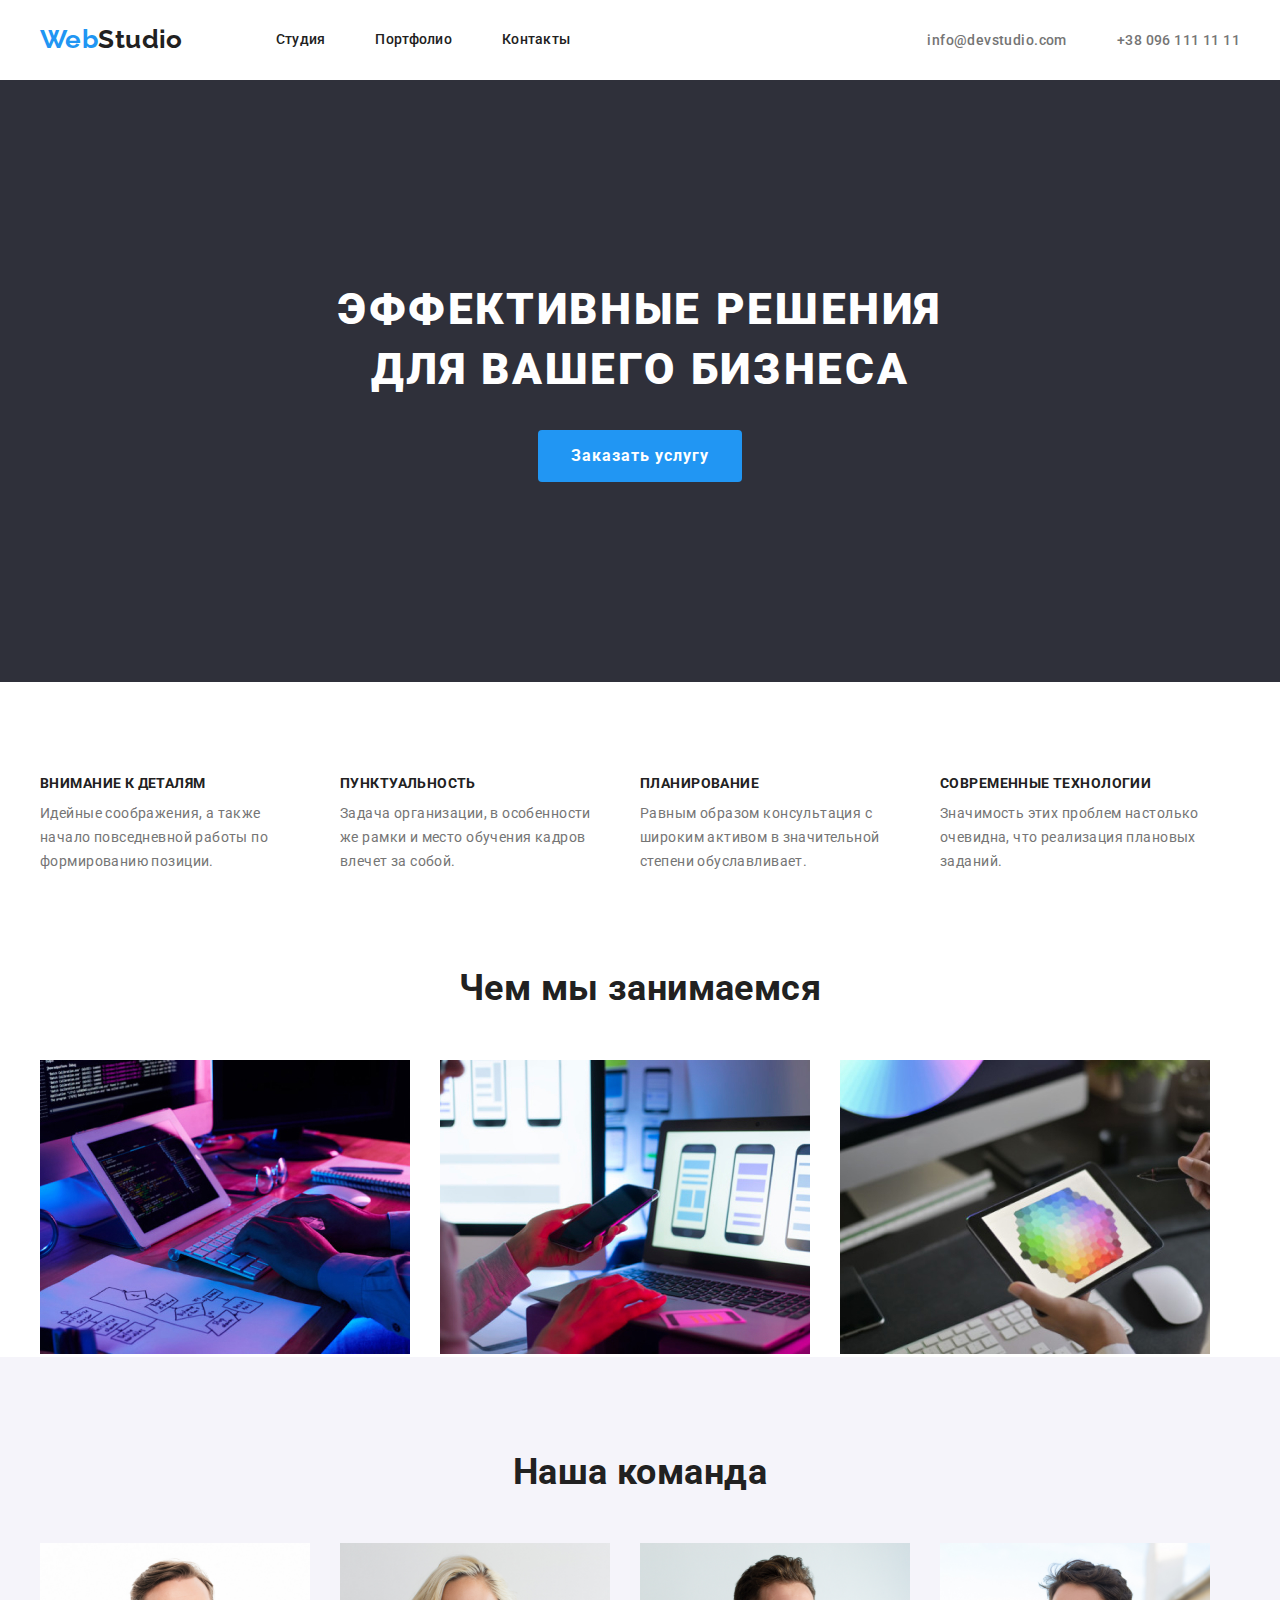
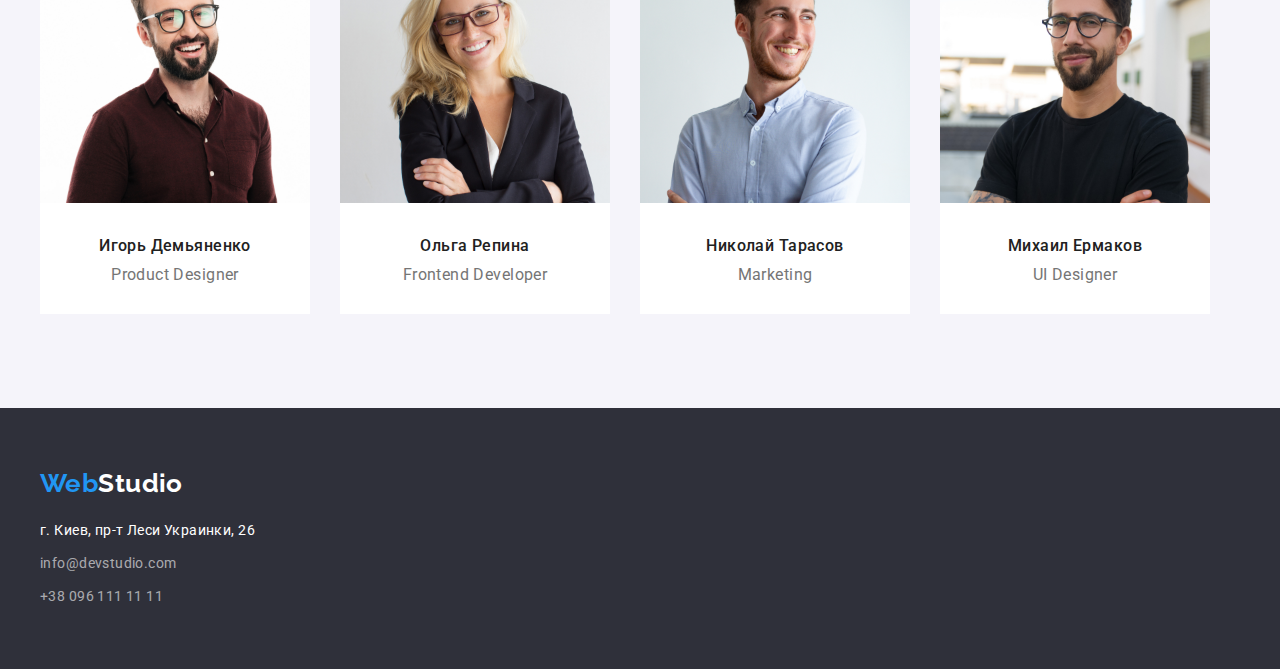
==== commit 689fe85f: "work" ====
--- a/index.html
+++ b/index.html
@@ -38,7 +38,7 @@
     
     <section class="section">
         <div class="container">
-        <h2 class="section-title">Нашы принципы </h2>
+        <h2 class="section-title feature">Нашы принципы </h2>
         <div class="flex-container">
         <ul class="feature-list">
             <li>
@@ -96,32 +96,40 @@
             <li class="person-item">
                 <div class="flex-element">
                 <img src="./img/img3.jpg" alt="фото сотрудника" width="270">
+                <div class="masters-list">
                 <h3 class="section-staff">Игорь Демьяненко</h3>
                 <p class="section-descriptions">Product Designer</p>
+                </div>
                 </div>
             </li>
 
             <li class="person-item">
                 <div class="flex-element">
                 <img src="./img/img4.jpg" alt="фото сотрудника" width="270">
+                <div class="masters-list">
                 <h3 class="section-staff">Ольга Репина</h3>
                 <p class="section-descriptions">Frontend Developer</p>
+            </div>
             </div>
             </li>
 
             <li class="person-item">
                 <div class="flex-element">
                 <img src="./img/img5.jpg" alt="фото сотрудника" width="270">
+                <div class="masters-list">
                 <h3 class="section-staff">Николай Тарасов</h3>
                 <p class="section-descriptions">Marketing</p>
+                </div>
                 </div>
             </li>
 
             <li class="person-item">
                 <div class="flex-element">
                 <img src="./img/img6.jpg" alt="фото сотрудника" width="270">
+                <div class="masters-list">
                 <h3 class="section-staff">Михаил Ермаков</h3>
                 <p class="section-descriptions">UI Designer</p>
+                </div>
                 </div>
             </li>
         </ul>
--- a/css/styles.css
+++ b/css/styles.css
@@ -36,6 +36,8 @@
 
 ul {
     list-style: none;
+    margin: 0px;
+    padding: 0px;
 }
 
 .main-nav {
@@ -126,14 +128,16 @@
     text-align: Center;
     Letter-spacing: 0.06em;
     margin-top: 0px;
-    margin-bottom: 40px;
-    padding-top: 200px;
+    margin-bottom: 30px;
+    padding: 0px;
 
 }
 
 .hero {
     background-color: #2F303A;
     text-align: center;
+    padding-top: 200px;
+    padding-bottom: 200px;
 }
 
 /* section */
@@ -155,9 +159,14 @@
 
 .section.no-padding {
     padding-top: 0px;
-    padding-bottom: 94px;
+    padding-bottom: 0px;
 }
 /* features */
+
+.feature {
+    display: none;
+}
+
 .feature-list .title {
     color: var(--title-text-color);
     font-size: 14px;
@@ -172,7 +181,7 @@
 }
 
 .title-list{
-    margin: 0pc;
+    margin: 0px;
     padding: 0px;
     line-height: 1.71;
 }
@@ -203,7 +212,7 @@
     display: inline-block;
     text-align: center;
     border: 1px solid transparent;
-    margin-bottom: 200px;
+    margin: 0px;
 }
 
 .work-list> .item {
@@ -212,6 +221,9 @@
 
 .work-list{
     display: flex;
+    text-align: center;
+    margin: 0px;
+    padding: 0px;
 }
 
 .work-list .item+.item {
@@ -222,14 +234,19 @@
     color: var(--accent-color);
 }
 
+.masters-list {
+    padding-top: 30px;
+    padding-bottom: 30px;
+}
 
 .section-staff {
     color: var(--title-text-color);
     font-weight: 500;
     font-size: 16px;
-    line-height: 1, 19;
-    margin-top: 30px;
+    line-height: 1.19;
+    margin-top: 0px;
     margin-bottom: 10px;
+    padding: 0px;
     text-align: center;
 }
 
@@ -238,7 +255,7 @@
     font-size: 16px;
     line-height: 1.19;
     margin: 0px;
-    padding-bottom: 30px;
+    padding: 0px;
     text-align: center;
 }
 
@@ -302,6 +319,7 @@
 .flex-elements {
     width: calc(100%/3+60px);
     margin-right: 30px;
+    margin-bottom: 30px;
 }
 
 .flex-elements:nth-child(3n) {
@@ -324,6 +342,7 @@
 .flex-element:nth-last-child(-n+4) {
     margin-bottom: 0px;
 }
+
 
 .button-style {
     font-family: roboto;
@@ -342,12 +361,13 @@
 .button-nav{
     display: flex;
     justify-content: center;
-    margin-top: 100px;
+    margin-top: 0px;
     margin-bottom: 50px;
     padding: 0px;
 }
 
 .button-item {
+    display: none;
     padding: 0px;
     margin: 0px;
 }
@@ -369,6 +389,12 @@
 .portfolio-item {
     margin: 0px;
     padding: 0px;
+    display: none;
+}
+
+.portfolio-link {
+    padding-top: 20px;
+    margin: 0px;
 }
 
 .name {
@@ -377,8 +403,8 @@
     font-size: 18px;
     line-height: 2;
     letter-spacing: 0.06em;
-    margin-top: 20px;
     margin-bottom: 4px;
+    margin: 0px;
 }
 
 .examples {
@@ -391,9 +417,8 @@
     color: #757575;
     font-size: 16px;
     line-height: 1.88;
-    padding-bottom: 20px;
-    margin-top: 0px;
-    margin-bottom: 30px;
+    padding: 0px;
+    margin: 0px;
 }
 
 
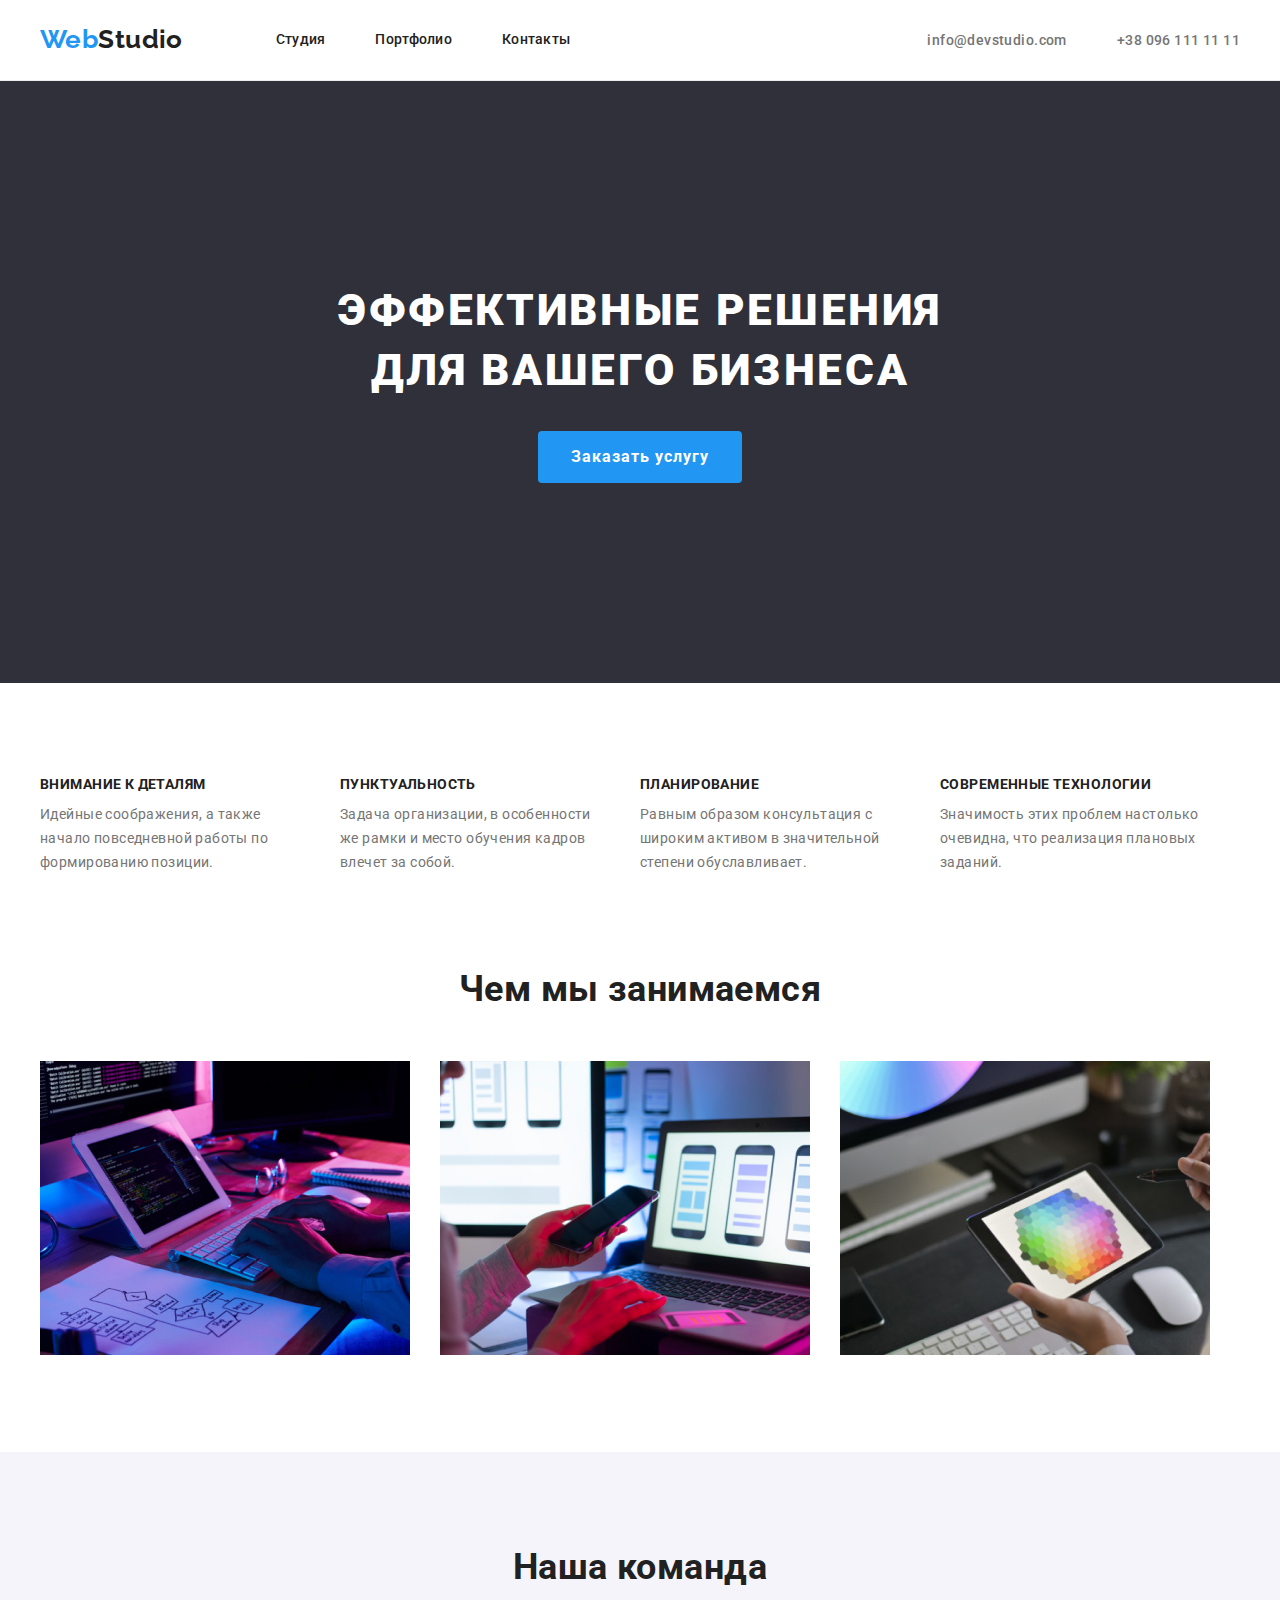
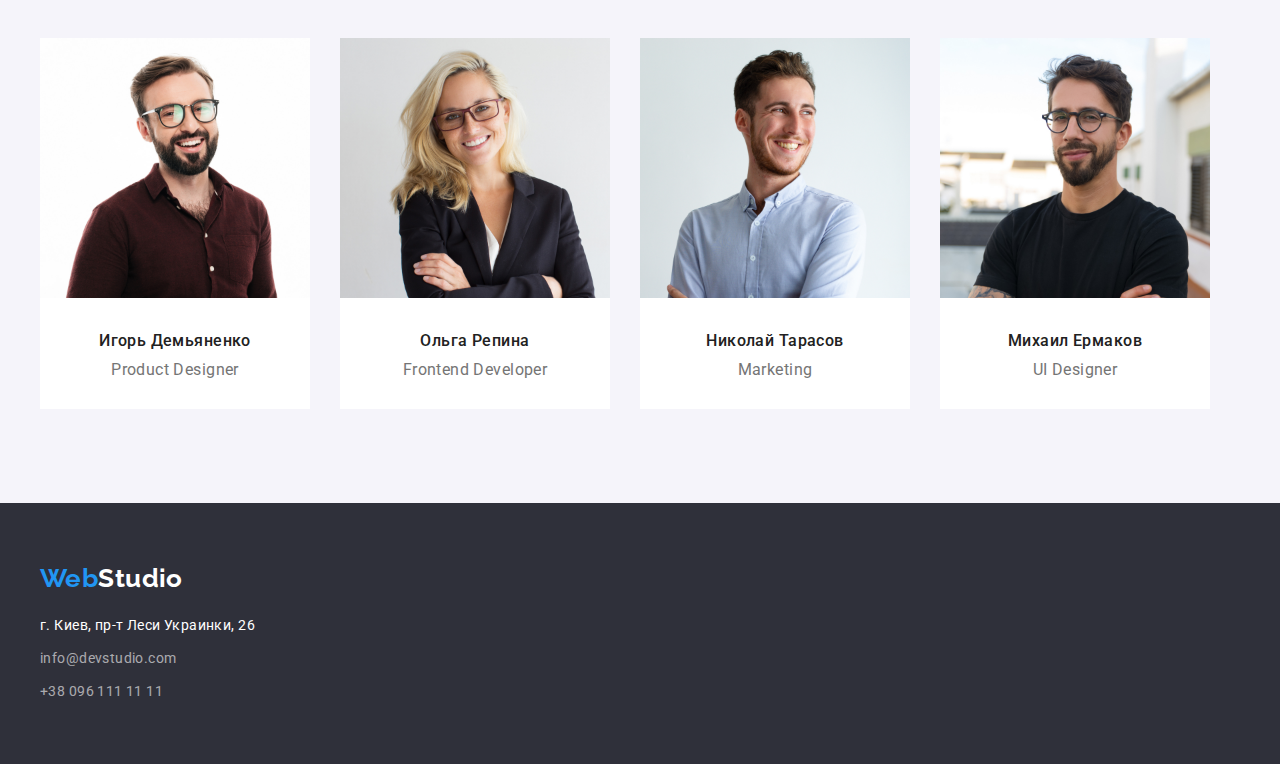
==== commit c3260232: "pad" ====
--- a/index.html
+++ b/index.html
@@ -71,7 +71,7 @@
         </div>
     </section>
     
-    <section class="section no-padding">
+    <section class="section half-padding">
         <div class="container">
         <h2 class="section-title">Чем мы занимаемся</h2>
         <ul class="work-list">
--- a/css/styles.css
+++ b/css/styles.css
@@ -47,6 +47,9 @@
 
 .nav {
     background-color: #FFFFFF;
+    border-top: 80px;
+        border-bottom: 1px solid #ECECEC;
+        max-width: 1600px;
 }
 
 .logo {
@@ -160,6 +163,11 @@
 .section.no-padding {
     padding-top: 0px;
     padding-bottom: 0px;
+}
+
+.section.half-padding {
+    padding-top: 0px;
+    padding-bottom: 94px;
 }
 /* features */
 
@@ -393,7 +401,7 @@
 }
 
 .portfolio-link {
-    padding-top: 20px;
+    padding: 15px;
     margin: 0px;
 }
 
